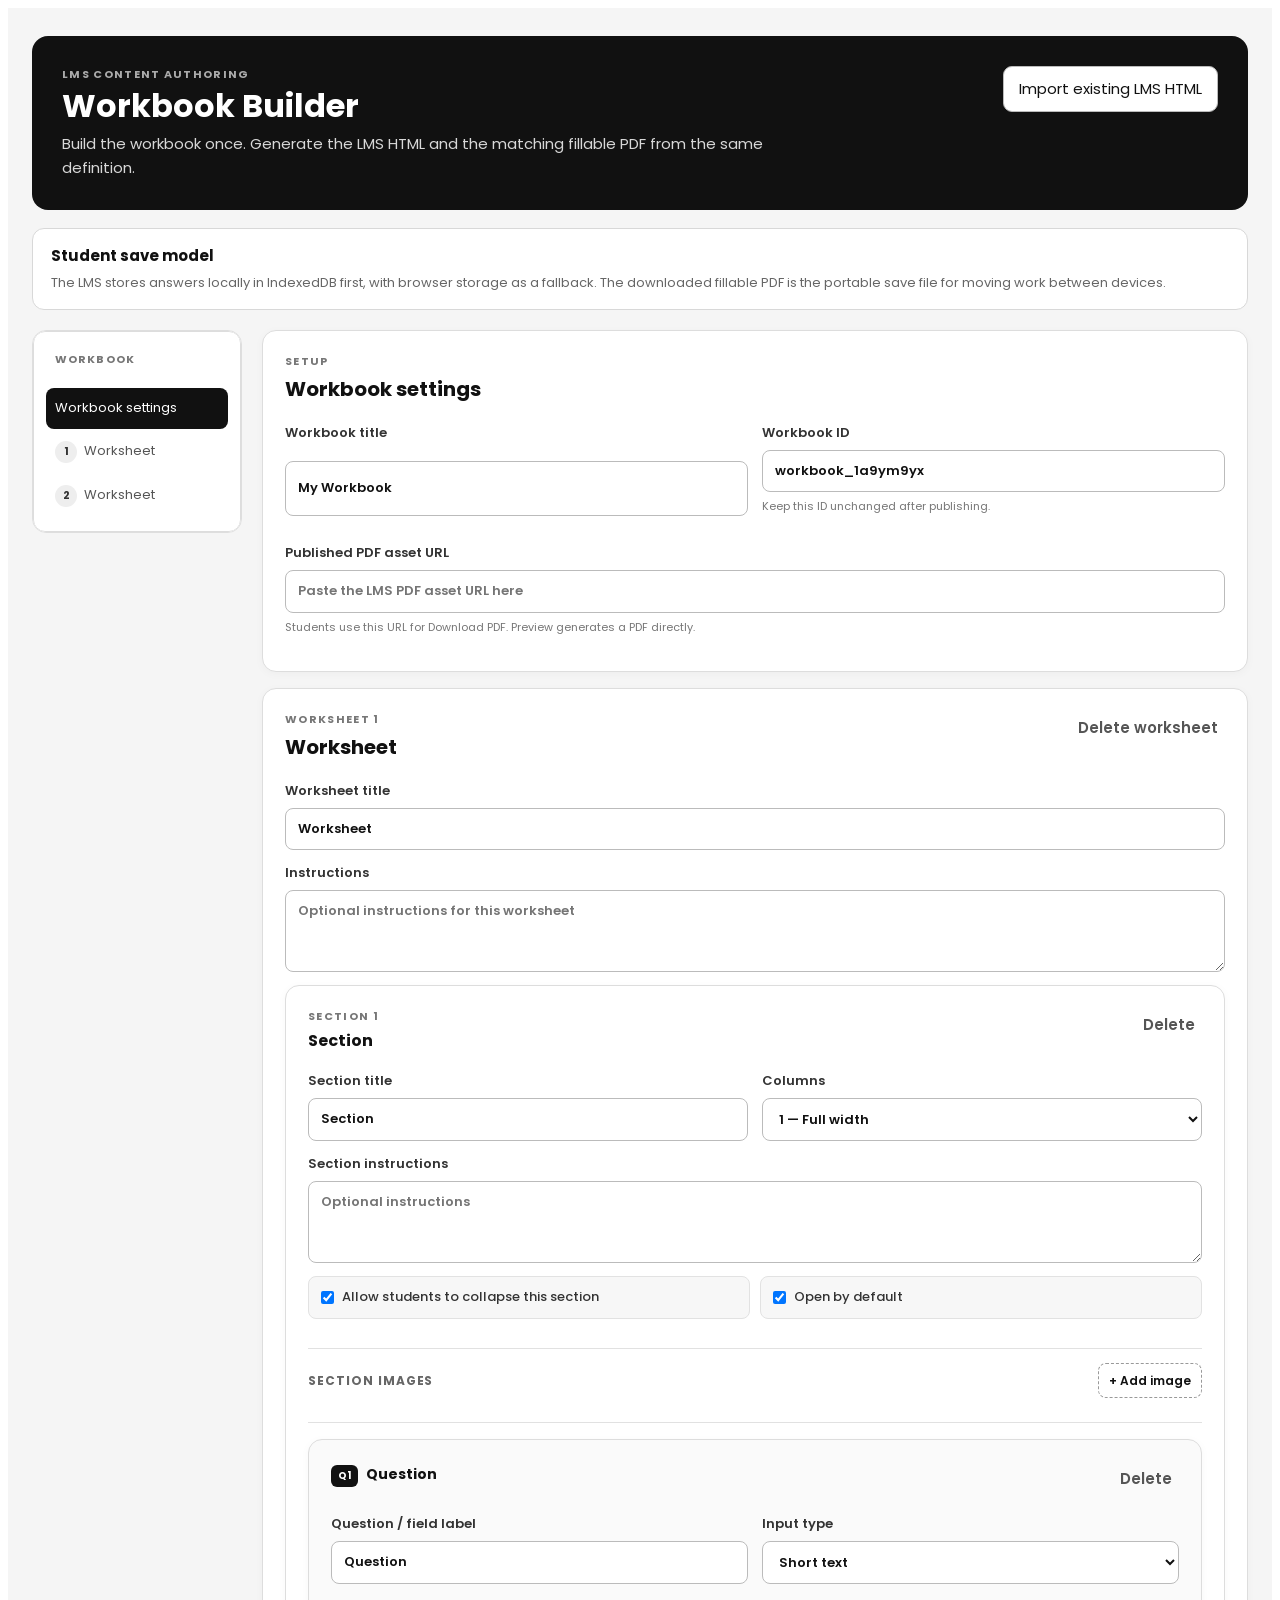
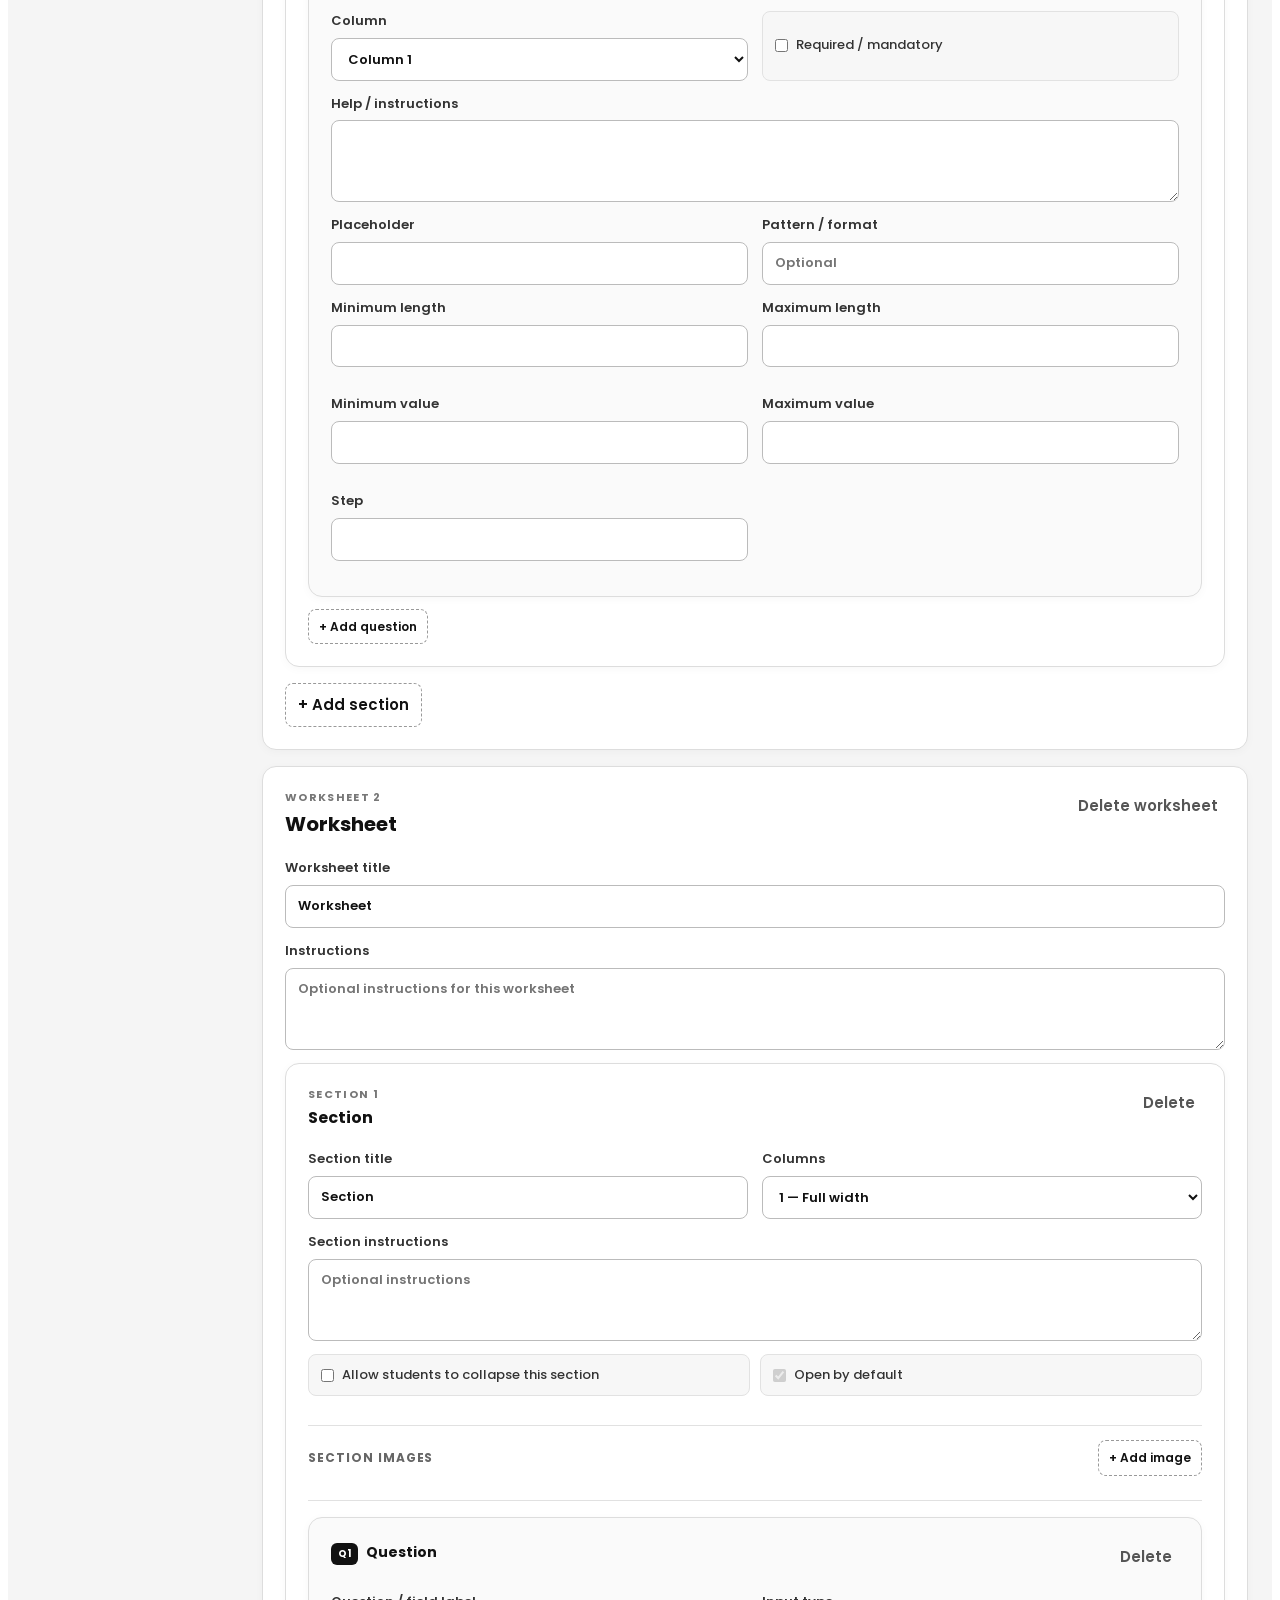
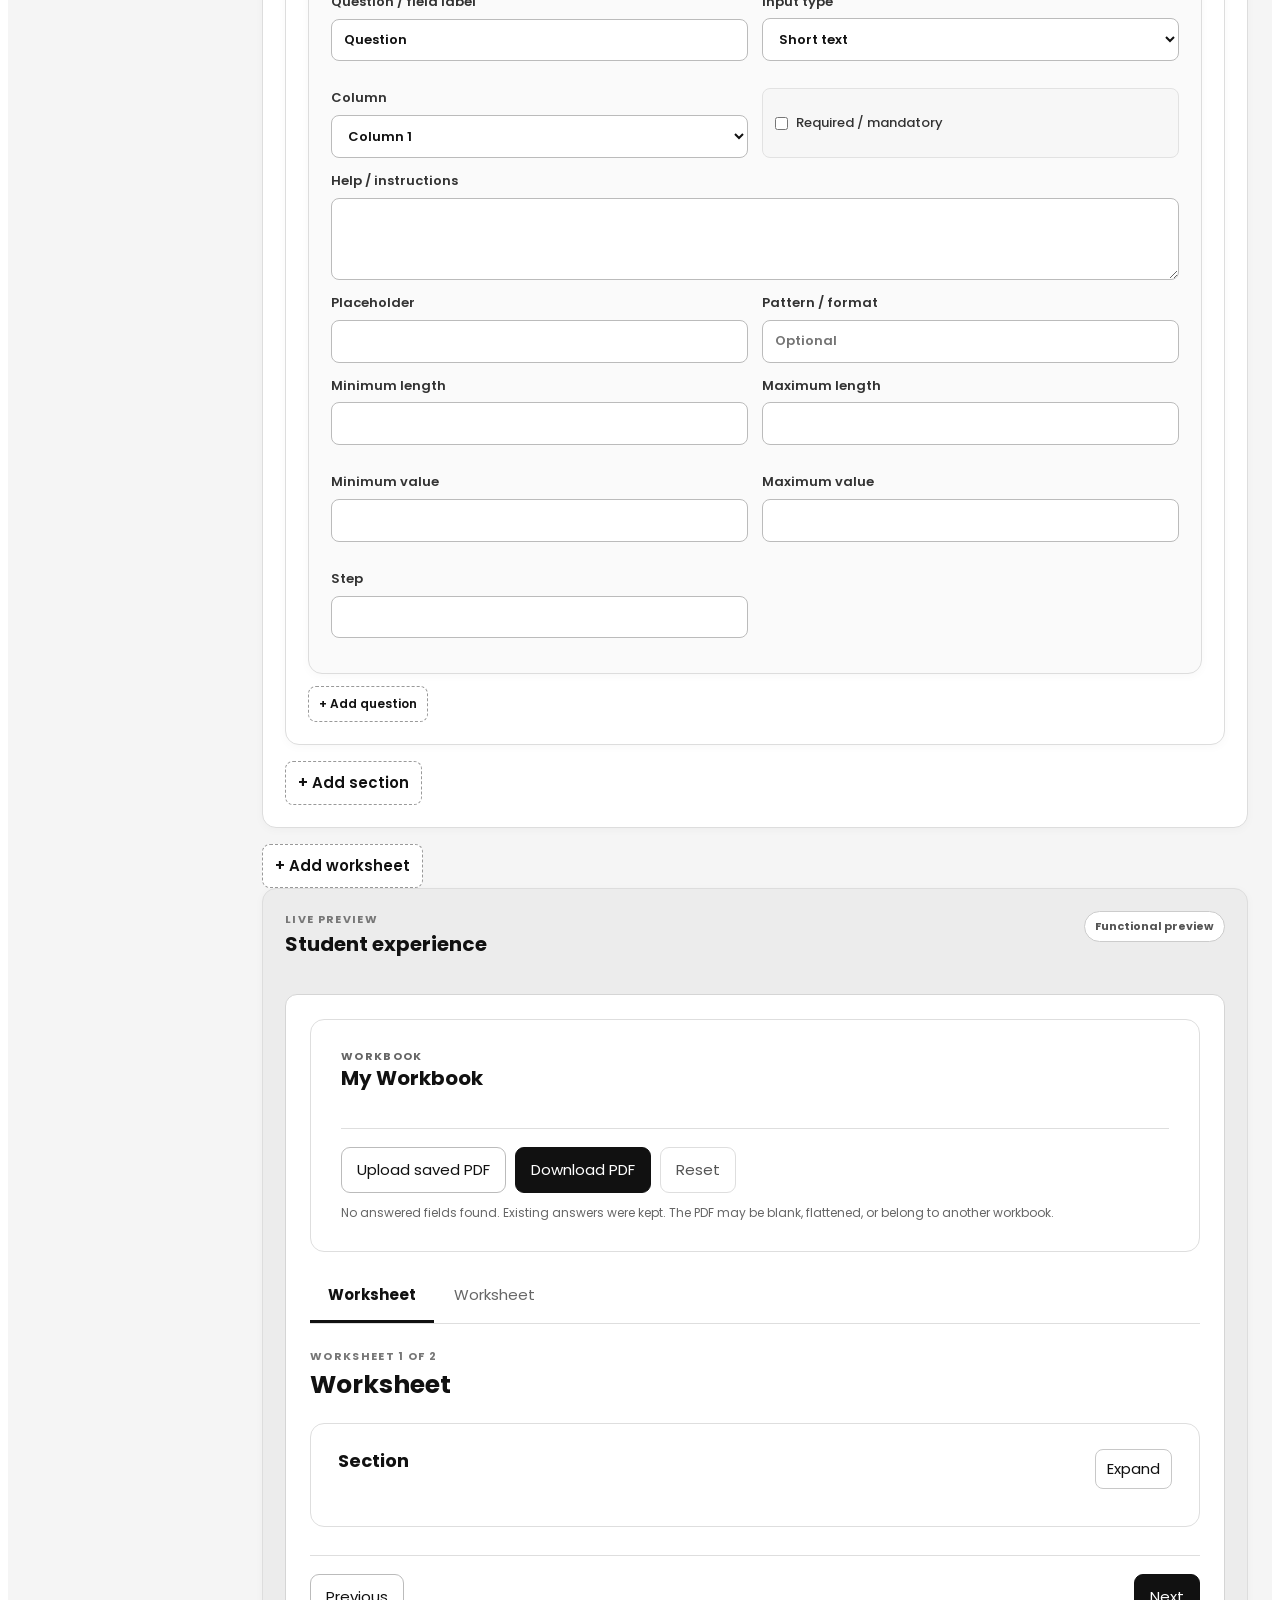
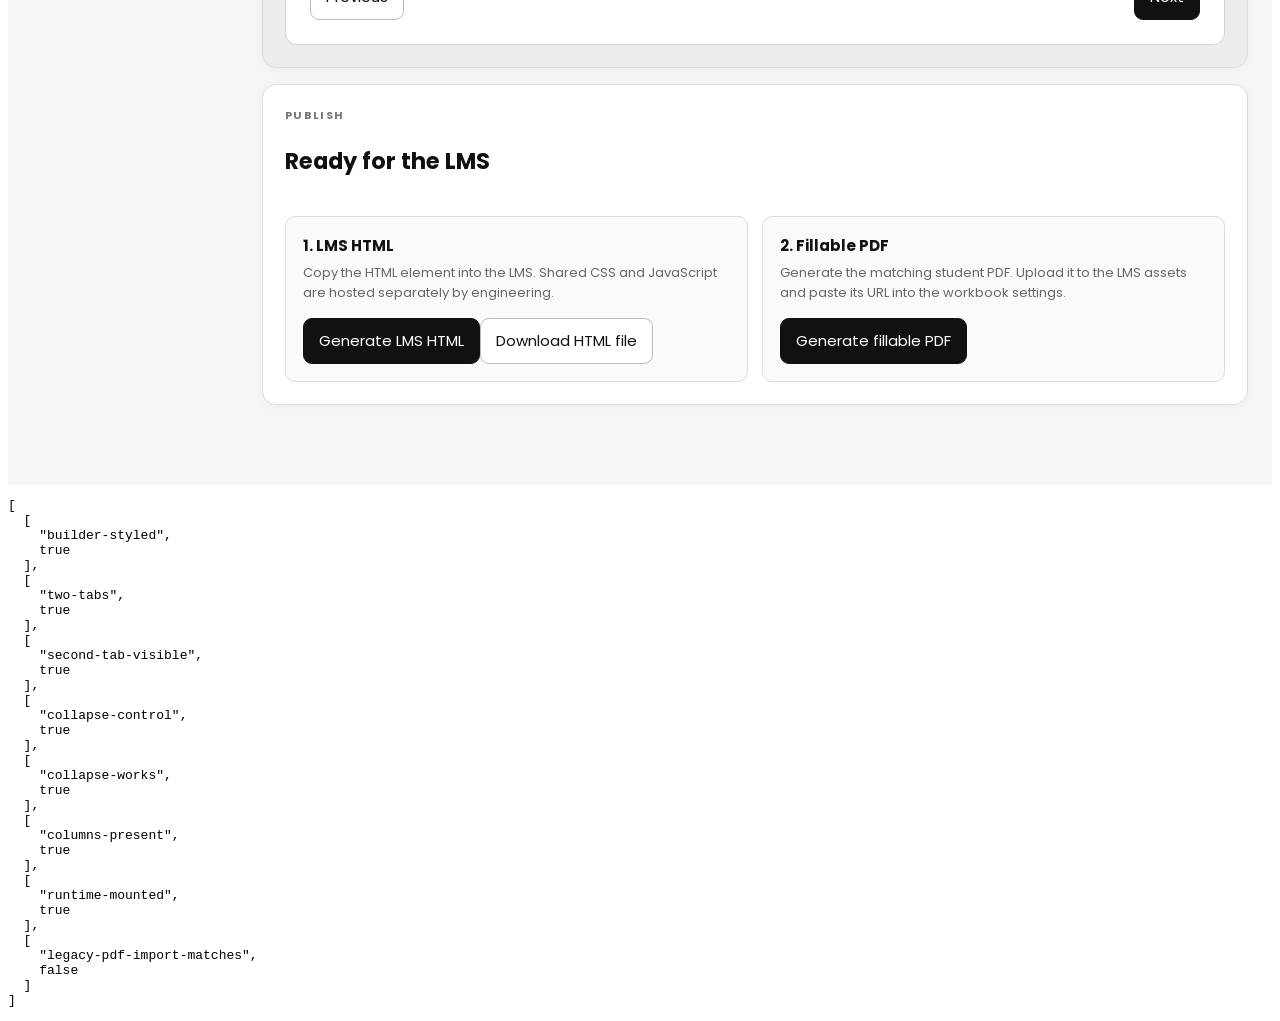
==== auto-test.html @ 79942ad6 "Fix Builder Live Preview and prep for GitHub Pages hosting The Builder called this.renderPreview() f" ====
<!doctype html><html><head><meta charset="utf-8"><link rel="stylesheet" href="lms-workbook.css"></head><body><div data-lms-workbook-studio></div><pre id="test-result">running</pre><script>
class MF{constructor(name,kind,value=''){this.name=name;this.kind=kind;this.value=value;}getName(){return this.name;}getText(){if(this.kind!=='text')throw 1;return this.value||'';}getSelected(){if(this.kind==='choice'||this.kind==='radio')return this.value?[this.value]:[];if(this.kind==='option')return this.value?[this.value]:[];throw 1;}isChecked(){if(this.kind!=='check')throw 1;return this.value===true;}}
const sample=[['Worksheet 1::Basic Information::Customer Name','text','Acme Ltd'],['Worksheet 1::Basic Information::Customer Type','choice','Enterprise'],['Worksheet 1::Basic Information::date::Review Date','text','2026-08-20'],['Worksheet 1::Customer Needs::needs::Lower cost','check',true],['Worksheet 1::Customer Needs::needs::Better quality','check',false],['Worksheet 1::Customer Needs::needs::Faster service','check',false],['Worksheet 1::Customer Needs::needs::Support','check',true],['Worksheet 2::Analysis::long::Main Customer Problem','text','Need faster service'],['Worksheet 2::Analysis::Customer Priority','radio','High']];
function makeForm(fields){const map=new Map(fields.map(f=>[f.getName(),f]));return{getFields:()=>[...map.values()],getTextField:n=>map.get(n),getDropdown:n=>map.get(n),getOptionList:n=>map.get(n),getRadioGroup:n=>map.get(n),getCheckBox:n=>map.get(n),createTextField:n=>new REC(n),createCheckBox:n=>new REC(n),createDropdown:n=>new REC(n),createOptionList:n=>new REC(n),createRadioGroup:n=>new REC(n),updateFieldAppearances:()=>{}}}
class REC{constructor(n){this.n=n;this.calls=[];}addToPage(){this.calls.push('addToPage')}enableMultiline(){this.calls.push('multiline')}setText(v){this.calls.push(['setText',v]);}check(){this.calls.push('check')}uncheck(){this.calls.push('uncheck')}addOptions(){this.calls.push('addOptions')}addOptionToPage(){this.calls.push('addOptionToPage')}select(){this.calls.push('select')}clear(){this.calls.push('clear')}}
class DOC{constructor(){this.pages=[];this.form=makeForm([]);this.created=[];}addPage(){this.pages.push(1);return{};}getForm(){const d=this;return{...d.form,createTextField:n=>{const r=new REC(n);d.created.push(r);return r;},createCheckBox:n=>{const r=new REC(n);d.created.push(r);return r;},createDropdown:n=>{const r=new REC(n);d.created.push(r);return r;},createOptionList:n=>{const r=new REC(n);d.created.push(r);return r;},createRadioGroup:n=>{const r=new REC(n);d.created.push(r);return r;},updateFieldAppearances:()=>{}}}save(){return new Uint8Array([1,2,3]);}}
window.PDFLib={StandardFonts:{Helvetica:'Helvetica',HelveticaBold:'Helvetica-Bold'},rgb:()=>({}),PDFDocument:{load:async()=>new DOC(),create:async()=>new DOC()}};
</script><script src="lms-workbook.js"></script><script src="workbook-studio.js"></script><script>
window.addEventListener('DOMContentLoaded',async()=>{const s=document.querySelector('[data-lms-workbook-studio]');await new Promise(r=>setTimeout(r,300));const studio=s.__studio||null;const root=s.querySelector('.lms-workbook-authoring');const result=[];result.push(['builder-styled',!!root.querySelector('.editor-card')]);const add=root.querySelector('[data-add="ws"]');add.click();await new Promise(r=>setTimeout(r,100));const tabs=root.querySelectorAll('#wb-preview .lms-workbook-tab');result.push(['two-tabs',tabs.length===2]);tabs[1].click();result.push(['second-tab-visible',!root.querySelectorAll('#wb-preview [data-workbook-worksheet]')[1].hidden]);const collapseCheckbox=root.querySelector('[data-sec-collapse]');collapseCheckbox.checked=true;collapseCheckbox.dispatchEvent(new Event('change',{bubbles:true}));await new Promise(r=>setTimeout(r,50));const sec=root.querySelector('#wb-preview [data-workbook-section]');result.push(['collapse-control',!!sec.querySelector('[data-workbook-action="toggle-section"]')]);const toggle=sec.querySelector('[data-workbook-action="toggle-section"]');toggle.click();result.push(['collapse-works',sec.querySelector('.lms-workbook-section-body').hidden===true]);const html=s.__generated||'';const out=root.querySelector('#wb-preview .lms-workbook');const cols=out?.querySelector('.lms-workbook-columns');result.push(['columns-present',!!cols]);
// build a partial sample HTML model by renaming first fields to match old sample labels
const rtm=out.__lmsWorkbook;const importResult=await rtm?.importPDF?.(new File(['dummy'],'partial.pdf',{type:'application/pdf'}));
result.push(['runtime-mounted',!!rtm]);
// Directly exercise studio extractor against mocked sample fields.
const mockFields=sample.map(([n,k,v])=>new MF(n,k,v));const form=makeForm(mockFields);const imported=studio?.extractAnswers?.(form,new Map(mockFields.map(f=>[f.getName(),f])))||{};result.push(['legacy-pdf-import-matches',Object.keys(imported).length>=6]);
// generation test by setting a model with text fields and calling generator
const model={id:'test',title:'Test',description:'',pdfTemplateUrl:'',worksheets:[{id:'w1',title:'One',description:'',sections:[{id:'s1',title:'Section',description:'',collapsible:false,defaultOpen:true,columns:2,images:[],fields:[{id:'f1',label:'Short',type:'short-text',required:false,help:'',placeholder:'',column:1,options:[]},{id:'f2',label:'Long',type:'long-text',required:false,help:'',placeholder:'',column:2,options:[]}]}]},{id:'w2',title:'Two',description:'',sections:[{id:'s2',title:'Section 2',description:'',collapsible:true,defaultOpen:false,columns:1,images:[],fields:[{id:'f3',label:'Choice',type:'dropdown',required:false,help:'',placeholder:'',column:1,options:[{id:'o1',label:'A',value:'A'}]}]}]}]};
// Access constructor instance through the global Studio by finding the mounted element; the constructor stores no global ref, so only DOM/runtime tests are asserted here.
document.getElementById('test-result').textContent=JSON.stringify(result,null,2);
});
</script></body></html>
---- lms-workbook.css ----
@import url('https://fonts.googleapis.com/css2?family=Poppins:wght@400;500;600;700&display=swap');
:root{--wb-ink:#111;--wb-muted:#666;--wb-line:#dedede;--wb-soft:#f7f7f7;--wb-white:#fff;--wb-radius:14px;--wb-shadow:0 10px 30px rgba(0,0,0,.06)}
.lms-workbook,.lms-workbook-authoring{font-family:Poppins,Arial,sans-serif;color:var(--wb-ink);font-size:15px;line-height:1.6}
.lms-workbook *,.lms-workbook-authoring *{box-sizing:border-box}
.lms-workbook button,.lms-workbook input,.lms-workbook select,.lms-workbook textarea,.lms-workbook-authoring button,.lms-workbook-authoring input,.lms-workbook-authoring select,.lms-workbook-authoring textarea{font:inherit}
.lms-workbook button,.lms-workbook-authoring button{cursor:pointer}
.lms-workbook{max-width:980px;margin:0 auto}
.lms-workbook-header{padding:28px 30px;border:1px solid var(--wb-line);border-radius:var(--wb-radius);background:var(--wb-white);margin-bottom:18px}
.lms-workbook-header-top{display:flex;justify-content:space-between;align-items:flex-start;gap:24px}
.lms-workbook-eyebrow,.preview-eyebrow,.studio-eyebrow,.panel-kicker{font-size:11px;font-weight:700;letter-spacing:.12em;text-transform:uppercase;color:var(--wb-muted)}
.lms-workbook-title{font-size:28px;line-height:1.2;margin:4px 0 7px;font-weight:700}
.lms-workbook-description{margin:0;color:#555;max-width:760px}
.lms-workbook-actions{display:flex;flex-wrap:wrap;gap:9px;margin-top:22px;padding-top:18px;border-top:1px solid var(--wb-line)}
.lms-button,.lms-workbook-button,.button{appearance:none;border:1px solid #bbb;border-radius:9px;padding:10px 15px;background:#fff;color:#111;font-weight:600;min-height:42px;transition:transform .12s ease,box-shadow .12s ease,background .12s ease}
.lms-button:hover,.lms-workbook-button:hover,.button:hover{transform:translateY(-1px);box-shadow:0 5px 16px rgba(0,0,0,.08)}
.lms-button-primary,.lms-workbook-button-primary,.button-primary{background:#111;color:#fff;border-color:#111}
.lms-button-secondary,.lms-workbook-button-secondary,.button-secondary{background:#fff;color:#111}
.lms-button-quiet,.lms-workbook-button-quiet{border-color:var(--wb-line);color:#555}
.lms-workbook-status{font-size:12px;color:var(--wb-muted);min-height:20px;margin-top:10px}
.lms-workbook-tabs{display:flex;gap:2px;overflow:auto;border-bottom:1px solid var(--wb-line);margin:0 0 24px}
.lms-workbook-tab{appearance:none;border:0;border-bottom:3px solid transparent;background:#fff;padding:13px 18px;white-space:nowrap;color:#666;font-weight:500}
.lms-workbook-tab:hover{color:#111;background:var(--wb-soft)}
.lms-workbook-tab[aria-selected=true],.lms-workbook-tab.is-active{color:#111;border-bottom-color:#111;font-weight:700}
.lms-workbook-worksheet-heading{margin:0 0 22px}
.lms-workbook-worksheet-heading .worksheet-kicker{font-size:11px;text-transform:uppercase;letter-spacing:.12em;color:#777;font-weight:700}
.lms-workbook-worksheet-heading h1{font-size:25px;line-height:1.25;margin:4px 0 7px}
.lms-workbook-worksheet-heading p{margin:0;color:#666}
.lms-workbook-section{border:1px solid var(--wb-line);border-radius:var(--wb-radius);padding:25px 27px;margin:0 0 18px;background:#fff}
.lms-workbook-section h3{font-size:18px;line-height:1.35;margin:0 0 7px}
.lms-workbook-section-description{color:#666;margin:0 0 23px}
.lms-workbook-field{margin:0 0 25px}
.lms-workbook-field:last-child{margin-bottom:0}
.lms-workbook-field>label,.lms-choice-group legend{display:block;font-weight:600;margin-bottom:8px}
.lms-workbook-help{font-size:12px;color:#777;margin:-2px 0 8px}
.lms-workbook-field input:not([type=checkbox]):not([type=radio]),.lms-workbook-field select,.lms-workbook-field textarea{display:block;width:100%;border:1px solid #bbb;border-radius:9px;background:#fff;color:#111;padding:11px 13px;outline:0}
.lms-workbook-field input:not([type=checkbox]):not([type=radio]):focus,.lms-workbook-field select:focus,.lms-workbook-field textarea:focus{border-color:#111;box-shadow:0 0 0 3px #eee}
.lms-workbook-field textarea{min-height:145px;resize:vertical}
.lms-workbook-field input[type=range]{width:100%}
.lms-choice-group{border:0;padding:0;margin:0}
.lms-choice-group label,.lms-checkbox-line{display:flex;gap:10px;align-items:center;font-weight:400;margin:10px 0}
.lms-choice-group input,.lms-checkbox-line input{accent-color:#111}
.lms-field-error input,.lms-field-error select,.lms-field-error textarea{border:2px solid #111}
.lms-workbook-footer-nav{display:flex;justify-content:space-between;gap:12px;margin-top:28px;padding-top:18px;border-top:1px solid var(--wb-line)}
.lms-workbook-footer-nav .lms-workbook-nav-right{display:flex;gap:9px}
.lms-workbook-authoring{max-width:1280px;margin:0 auto}
.studio-header{display:flex;justify-content:space-between;gap:30px;align-items:flex-start;margin-bottom:22px}
.studio-header h1{font-size:34px;line-height:1.15;margin:4px 0 8px}
.studio-lead{margin:0;color:#666;max-width:760px}
.studio-header-actions{display:flex;gap:8px;flex-wrap:wrap}
.studio-note{border:1px solid var(--wb-line);border-radius:12px;background:#fafafa;padding:15px 18px;margin-bottom:22px;display:grid;gap:4px}
.studio-note span{color:#666;font-size:13px}
.studio-layout{display:grid;grid-template-columns:250px minmax(0,1fr);gap:22px}
.studio-sidebar{border:1px solid var(--wb-line);border-radius:14px;background:#fff;overflow:hidden;align-self:start;position:sticky;top:18px}
.studio-sidebar-inner{padding:15px}
.studio-sidebar-title{font-weight:700;margin-bottom:12px}
.studio-sidebar-item{display:flex;justify-content:space-between;align-items:center;gap:8px;border:1px solid transparent;border-radius:9px;padding:9px 10px;margin:3px 0}
.studio-sidebar-item.is-selected{background:#111;color:#fff}
.studio-main{min-width:0}
.studio-panel,.builder-panel,.output-panel,.preview-panel{border:1px solid var(--wb-line);border-radius:14px;background:#fff;padding:22px;margin-bottom:18px}
.studio-panel h2,.builder-panel h2,.output-panel h2,.preview-panel h2{font-size:20px;margin:0 0 16px}
.studio-form-grid{display:grid;grid-template-columns:1fr 1fr;gap:15px}
.studio-form-field{display:grid;gap:6px;margin-bottom:14px}
.studio-form-field.full{grid-column:1/-1}
.studio-form-field label{font-size:13px;font-weight:600}
.studio-form-field input,.studio-form-field select,.studio-form-field textarea{border:1px solid #bbb;border-radius:9px;padding:10px 12px;background:#fff;outline:0}
.studio-form-field input:focus,.studio-form-field select:focus,.studio-form-field textarea:focus{border-color:#111;box-shadow:0 0 0 3px #eee}
.question-card{border:1px solid var(--wb-line);border-radius:12px;padding:18px;margin:14px 0;background:#fff}
.question-card-header{display:flex;justify-content:space-between;gap:12px;align-items:flex-start}
.question-card-title{font-weight:700}
.question-card-meta{font-size:12px;color:#777}
.option-row{display:grid;grid-template-columns:1fr auto;gap:8px;margin:7px 0}
.add-button{border:1px dashed #aaa;border-radius:8px;background:#fff;padding:8px 11px;font-weight:600}
.danger-button{border:1px solid #bbb;background:#fff;border-radius:8px;padding:7px 10px;color:#111}
.preview-shell{background:#f4f4f4;border:1px solid var(--wb-line);border-radius:14px;padding:28px}
.preview-shell .lms-workbook{max-width:900px}
.status-message{border:1px solid #ddd;background:#fafafa;border-radius:8px;padding:10px 12px;margin-bottom:10px;font-size:13px}
.output-code{width:100%;min-height:360px;font-family:ui-monospace,SFMono-Regular,Menlo,monospace;font-size:12px;line-height:1.5;border:1px solid #bbb;border-radius:9px;padding:14px;background:#fafafa;color:#111}

/* Workbook Builder authoring UI */
.lms-workbook-authoring{max-width:1280px;margin:0 auto;padding:28px 24px 60px;background:#f5f5f5;min-height:100vh}
.lms-workbook-authoring .studio-header{display:flex;justify-content:space-between;align-items:flex-start;gap:24px;margin-bottom:18px;padding:28px 30px;background:#111;color:#fff;border-radius:16px}
.lms-workbook-authoring .studio-header h1{margin:4px 0 8px;font-size:32px;line-height:1.15;color:#fff}
.lms-workbook-authoring .studio-lead{margin:0;max-width:720px;color:#d8d8d8}
.lms-workbook-authoring .studio-header .studio-eyebrow{color:#aaa}
.lms-workbook-authoring .studio-header-actions{display:flex;gap:10px;flex-shrink:0}
.lms-workbook-authoring .studio-note{border:1px solid #d8d8d8;border-radius:12px;background:#fff;padding:15px 18px;margin-bottom:20px;display:grid;gap:5px}
.lms-workbook-authoring .studio-note span{color:#666;font-size:13px}
.lms-workbook-authoring .studio-layout{display:grid;grid-template-columns:210px minmax(0,1fr);gap:20px;align-items:start}
.lms-workbook-authoring .studio-sidebar{position:sticky;top:18px}
.lms-workbook-authoring .studio-sidebar-inner{background:#fff;border:1px solid #ddd;border-radius:12px;padding:12px}
.lms-workbook-authoring .studio-sidebar-title{font-size:11px;font-weight:700;text-transform:uppercase;letter-spacing:.1em;color:#777;padding:7px 9px}
.lms-workbook-authoring .nav-item{padding:10px 9px;border-radius:8px;font-size:13px;color:#555;margin:2px 0}
.lms-workbook-authoring .nav-item-active{background:#111;color:#fff}
.lms-workbook-authoring .nav-number{display:inline-grid;place-items:center;width:22px;height:22px;border-radius:50%;background:#eee;color:#333;font-size:11px;font-weight:700;margin-right:7px}
.lms-workbook-authoring .editor-card,.lms-workbook-authoring .editor-section,.lms-workbook-authoring .question-editor,.lms-workbook-authoring .preview-panel,.lms-workbook-authoring .publish-panel{background:#fff;border:1px solid #ddd;border-radius:14px;padding:22px;margin-bottom:16px;box-shadow:0 2px 10px rgba(0,0,0,.03)}
.lms-workbook-authoring .editor-card-head,.lms-workbook-authoring .editor-section-head,.lms-workbook-authoring .question-head,.lms-workbook-authoring .panel-heading{display:flex;justify-content:space-between;align-items:flex-start;gap:14px;margin-bottom:18px}
.lms-workbook-authoring .editor-card h2{font-size:20px;margin:2px 0 0}.lms-workbook-authoring .editor-section h3{font-size:16px;margin:2px 0 0}
.lms-workbook-authoring .form-grid,.lms-workbook-authoring .validation-grid{display:grid;grid-template-columns:1fr 1fr;gap:14px}
.lms-workbook-authoring .form-span-2{grid-column:1/-1}
.lms-workbook-authoring label{display:grid;gap:6px;font-size:13px;font-weight:600;color:#333;margin-bottom:13px}
.lms-workbook-authoring input:not([type=checkbox]):not([type=radio]),.lms-workbook-authoring select,.lms-workbook-authoring textarea{width:100%;border:1px solid #bbb;border-radius:8px;background:#fff;padding:10px 12px;color:#111;outline:none}
.lms-workbook-authoring textarea{min-height:82px;resize:vertical}.lms-workbook-authoring input:focus,.lms-workbook-authoring select:focus,.lms-workbook-authoring textarea:focus{border-color:#111;box-shadow:0 0 0 3px #eee}
.lms-workbook-authoring small{font-size:11px;color:#777;font-weight:400}
.lms-workbook-authoring .check-row{display:flex;grid-template-columns:none;align-items:center;gap:8px;font-weight:500;background:#f7f7f7;border:1px solid #e2e2e2;border-radius:8px;padding:10px 12px}
.lms-workbook-authoring .check-row input{width:auto;margin:0}.lms-workbook-authoring .question-editor{margin:12px 0;background:#fafafa}
.lms-workbook-authoring .question-head strong{font-size:14px}.lms-workbook-authoring .question-number{display:inline-block;background:#111;color:#fff;border-radius:6px;padding:3px 7px;font-size:10px;margin-right:8px;font-weight:700}
.lms-workbook-authoring .panel-kicker{color:#777}.lms-workbook-authoring .add-button{display:inline-flex;align-items:center;border:1px dashed #999;border-radius:8px;background:#fff;padding:9px 12px;color:#111;font-weight:600}.lms-workbook-authoring .add-button:hover{background:#f5f5f5}
.lms-workbook-authoring .text-button{border:0;background:transparent;padding:5px 7px;color:#555;font-weight:600}.lms-workbook-authoring .text-button:hover{color:#111;text-decoration:underline}
.lms-workbook-authoring .options-heading{font-size:12px;font-weight:700;text-transform:uppercase;letter-spacing:.08em;color:#777;margin:14px 0 8px}.lms-workbook-authoring .wb-option{display:grid;grid-template-columns:1fr auto;gap:8px;margin:7px 0}
.lms-workbook-authoring .publish-grid{display:grid;grid-template-columns:1fr 1fr;gap:14px}.lms-workbook-authoring .publish-card{border:1px solid #ddd;border-radius:10px;padding:17px;background:#fafafa}.lms-workbook-authoring .publish-card h3{font-size:15px;margin:0 0 5px}.lms-workbook-authoring .publish-card p{font-size:13px;color:#666;margin:0 0 14px}
.lms-workbook-authoring .output-card{margin-top:16px;border-top:1px solid #ddd;padding-top:16px}.lms-workbook-authoring .output-card textarea{min-height:420px;font-family:ui-monospace,SFMono-Regular,Menlo,monospace;font-size:12px;line-height:1.5}
.lms-workbook-authoring .preview-panel{background:#ececec}.lms-workbook-authoring .preview-panel #wb-preview{background:#fff;border:1px solid #d5d5d5;border-radius:12px;padding:24px;min-height:300px}.lms-workbook-authoring .preview-badge{font-size:11px;font-weight:700;border:1px solid #ccc;border-radius:999px;background:#fff;padding:6px 10px;color:#555}
@media(max-width:850px){.studio-layout{grid-template-columns:1fr}.studio-sidebar{position:static}.studio-form-grid{grid-template-columns:1fr}.studio-header{display:block}.studio-header-actions{margin-top:15px}.lms-workbook-header{padding:22px}.lms-workbook-section{padding:20px}.lms-workbook-actions{display:grid;grid-template-columns:1fr}.lms-workbook-actions button{width:100%}}
@media(max-width:600px){.lms-workbook-title{font-size:23px}.lms-workbook-worksheet-heading h1{font-size:22px}.lms-workbook-tabs{margin-left:-5px;margin-right:-5px}}

/* v1.0 Workbook Builder authoring UI */
.lms-workbook-authoring{max-width:1280px;margin:0 auto;padding:28px 24px 64px;background:#f5f5f5;min-height:100vh}
.lms-workbook-authoring .studio-header{display:flex;justify-content:space-between;align-items:flex-start;gap:24px;margin-bottom:18px;padding:30px;background:#111;color:#fff;border-radius:16px}
.lms-workbook-authoring .studio-header h1{margin:4px 0 8px;font-size:32px;line-height:1.15;color:#fff}
.lms-workbook-authoring .studio-lead{margin:0;max-width:720px;color:#d8d8d8}
.lms-workbook-authoring .studio-header .studio-eyebrow{color:#aaa}
.lms-workbook-authoring .studio-header-actions{display:flex;gap:10px;flex-shrink:0}
.lms-workbook-authoring .studio-note{border:1px solid #d8d8d8;border-radius:12px;background:#fff;padding:15px 18px;margin-bottom:20px;display:grid;gap:5px}
.lms-workbook-authoring .studio-note span{color:#666;font-size:13px}
.lms-workbook-authoring .studio-layout{display:grid;grid-template-columns:210px minmax(0,1fr);gap:20px;align-items:start}
.lms-workbook-authoring .studio-sidebar{position:sticky;top:18px}
.lms-workbook-authoring .studio-sidebar-inner{background:#fff;border:1px solid #ddd;border-radius:12px;padding:12px}
.lms-workbook-authoring .studio-sidebar-title{font-size:11px;font-weight:700;text-transform:uppercase;letter-spacing:.1em;color:#777;padding:7px 9px}
.lms-workbook-authoring .nav-item{padding:10px 9px;border-radius:8px;font-size:13px;color:#555;margin:2px 0}.lms-workbook-authoring .nav-item-active{background:#111;color:#fff}
.lms-workbook-authoring .nav-number{display:inline-grid;place-items:center;width:22px;height:22px;border-radius:50%;background:#eee;color:#333;font-size:11px;font-weight:700;margin-right:7px}
.lms-workbook-authoring .editor-card,.lms-workbook-authoring .editor-section,.lms-workbook-authoring .question-editor,.lms-workbook-authoring .preview-panel,.lms-workbook-authoring .publish-panel{background:#fff;border:1px solid #ddd;border-radius:14px;padding:22px;margin-bottom:16px;box-shadow:0 2px 10px rgba(0,0,0,.03)}
.lms-workbook-authoring .editor-card-head,.lms-workbook-authoring .editor-section-head,.lms-workbook-authoring .question-head,.lms-workbook-authoring .panel-heading{display:flex;justify-content:space-between;align-items:flex-start;gap:14px;margin-bottom:18px}
.lms-workbook-authoring .editor-card h2{font-size:20px;margin:2px 0 0}.lms-workbook-authoring .editor-section h3{font-size:16px;margin:2px 0 0}
.lms-workbook-authoring .form-grid,.lms-workbook-authoring .validation-grid{display:grid;grid-template-columns:1fr 1fr;gap:14px}.lms-workbook-authoring .form-span-2{grid-column:1/-1}
.lms-workbook-authoring label{display:grid;gap:6px;font-size:13px;font-weight:600;color:#333;margin-bottom:13px}
.lms-workbook-authoring input:not([type=checkbox]):not([type=radio]),.lms-workbook-authoring select,.lms-workbook-authoring textarea{width:100%;border:1px solid #bbb;border-radius:8px;background:#fff;padding:10px 12px;color:#111;outline:none}
.lms-workbook-authoring textarea{min-height:82px;resize:vertical}.lms-workbook-authoring input:focus,.lms-workbook-authoring select:focus,.lms-workbook-authoring textarea:focus{border-color:#111;box-shadow:0 0 0 3px #eee}
.lms-workbook-authoring small{font-size:11px;color:#777;font-weight:400}.lms-workbook-authoring .check-row{display:flex;align-items:center;gap:8px;font-weight:500;background:#f7f7f7;border:1px solid #e2e2e2;border-radius:8px;padding:10px 12px}.lms-workbook-authoring .check-row input{width:auto;margin:0}
.lms-workbook-authoring .question-editor{margin:12px 0;background:#fafafa}.lms-workbook-authoring .question-head strong{font-size:14px}.lms-workbook-authoring .question-number{display:inline-block;background:#111;color:#fff;border-radius:6px;padding:3px 7px;font-size:10px;margin-right:8px;font-weight:700}
.lms-workbook-authoring .panel-kicker{color:#777}.lms-workbook-authoring .add-button{display:inline-flex;align-items:center;border:1px dashed #999;border-radius:8px;background:#fff;padding:9px 12px;color:#111;font-weight:600}.lms-workbook-authoring .add-button:hover{background:#f5f5f5}
.lms-workbook-authoring .text-button{border:0;background:transparent;padding:5px 7px;color:#555;font-weight:600}.lms-workbook-authoring .text-button:hover{color:#111;text-decoration:underline}
.lms-workbook-authoring .options-heading{font-size:12px;font-weight:700;text-transform:uppercase;letter-spacing:.08em;color:#777;margin:14px 0 8px}.lms-workbook-authoring .wb-option{display:grid;grid-template-columns:1fr auto;gap:8px;margin:7px 0}
.lms-workbook-authoring .publish-grid{display:grid;grid-template-columns:1fr 1fr;gap:14px}.lms-workbook-authoring .publish-card{border:1px solid #ddd;border-radius:10px;padding:17px;background:#fafafa}.lms-workbook-authoring .publish-card h3{font-size:15px;margin:0 0 5px}.lms-workbook-authoring .publish-card p{font-size:13px;color:#666;margin:0 0 14px}
.lms-workbook-authoring .output-card{margin-top:16px;border-top:1px solid #ddd;padding-top:16px}.lms-workbook-authoring .output-card textarea{min-height:420px;font-family:ui-monospace,SFMono-Regular,Menlo,monospace;font-size:12px;line-height:1.5}
.lms-workbook-authoring .preview-panel{background:#ececec}.lms-workbook-authoring .preview-panel #wb-preview{background:#fff;border:1px solid #d5d5d5;border-radius:12px;padding:24px;min-height:300px}.lms-workbook-authoring .preview-badge{font-size:11px;font-weight:700;border:1px solid #ccc;border-radius:999px;background:#fff;padding:6px 10px;color:#555}
@media(max-width:850px){.lms-workbook-authoring{padding:18px 14px 40px}.lms-workbook-authoring .studio-layout{grid-template-columns:1fr}.lms-workbook-authoring .studio-sidebar{position:static}.lms-workbook-authoring .studio-header{display:block}.lms-workbook-authoring .studio-header-actions{margin-top:15px}.lms-workbook-authoring .form-grid,.lms-workbook-authoring .validation-grid,.lms-workbook-authoring .publish-grid{grid-template-columns:1fr}.lms-workbook-authoring .form-span-2{grid-column:auto}}
/* v1.2 section layout, collapsible sections and media */
.lms-workbook-section-head{display:flex;align-items:flex-start;justify-content:space-between;gap:18px;margin-bottom:12px}
.lms-workbook-section-head h3{margin:0}
.lms-workbook-section-toggle{appearance:none;border:1px solid #c8c8c8;background:#fff;color:#111;border-radius:8px;padding:7px 11px;font-weight:600;font-size:12px;white-space:nowrap}
.lms-workbook-section-toggle:hover{background:#f4f4f4}
.lms-workbook-section-body[hidden]{display:none}
.lms-workbook-columns{display:grid;grid-template-columns:repeat(var(--wb-columns,1),minmax(0,1fr));gap:22px;align-items:start}
.lms-workbook-column{min-width:0}
.lms-workbook-image{margin:0 0 20px;text-align:center}
.lms-workbook-image img{display:block;max-width:100%;height:auto;margin:0 auto;border-radius:8px;border:1px solid #ddd}
.lms-workbook-image figcaption{margin-top:7px;font-size:11px;color:#666;text-align:left}
@media(max-width:760px){.lms-workbook-columns{grid-template-columns:1fr}.lms-workbook-section-head{display:block}.lms-workbook-section-toggle{margin-top:10px}}
/* Builder controls for section layout and images */
.lms-workbook-authoring .section-options{display:grid;grid-template-columns:1fr 1fr;gap:10px;margin:6px 0 16px}
.lms-workbook-authoring .section-media{border-top:1px solid #e1e1e1;border-bottom:1px solid #e1e1e1;padding:14px 0;margin:4px 0 16px}
.lms-workbook-authoring .subhead{display:flex;justify-content:space-between;align-items:center;margin-bottom:10px;font-size:12px;font-weight:700;text-transform:uppercase;letter-spacing:.08em;color:#666}
.lms-workbook-authoring .media-editor{border:1px solid #ddd;border-radius:10px;background:#fff;padding:13px;margin:9px 0}
.lms-workbook-authoring .media-editor-head{display:flex;justify-content:space-between;align-items:center;margin-bottom:10px}
.lms-workbook-authoring .add-button-small{font-size:12px;padding:7px 10px}
@media(max-width:850px){.lms-workbook-authoring .section-options{grid-template-columns:1fr}}
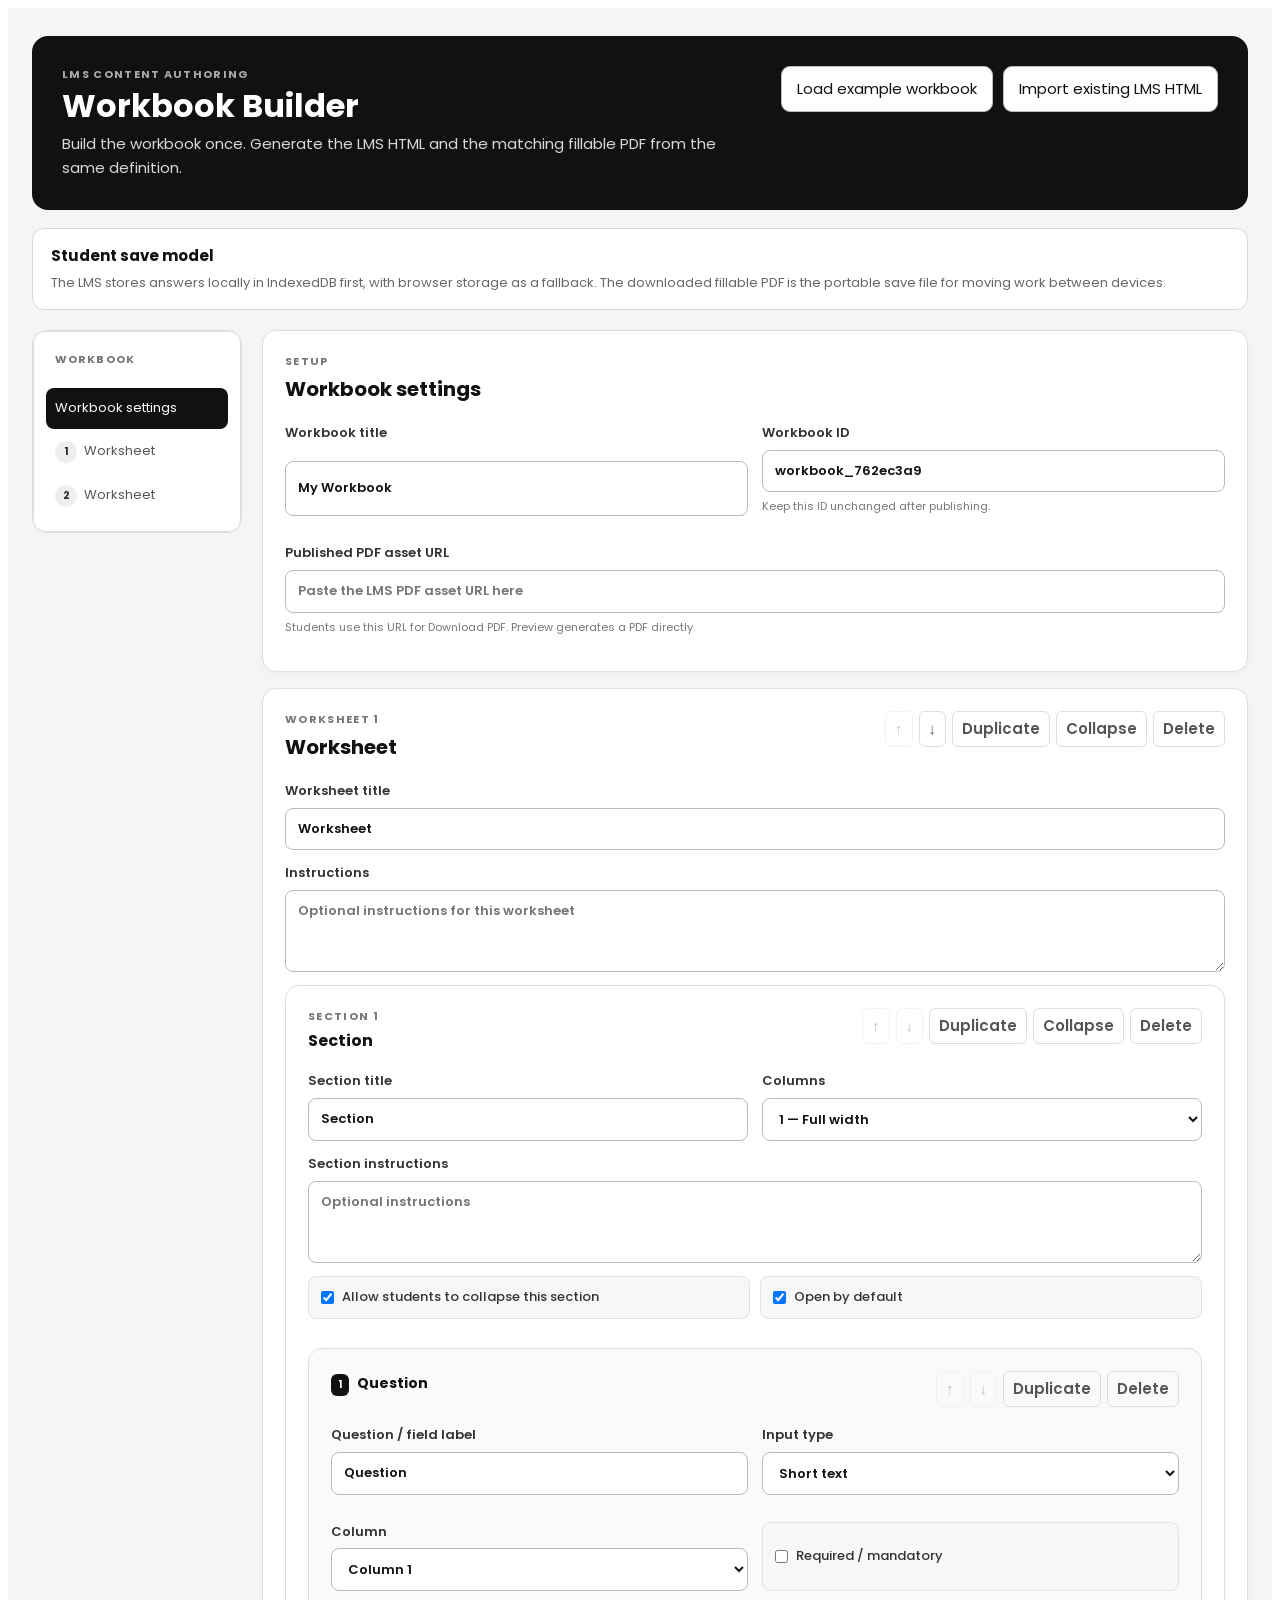
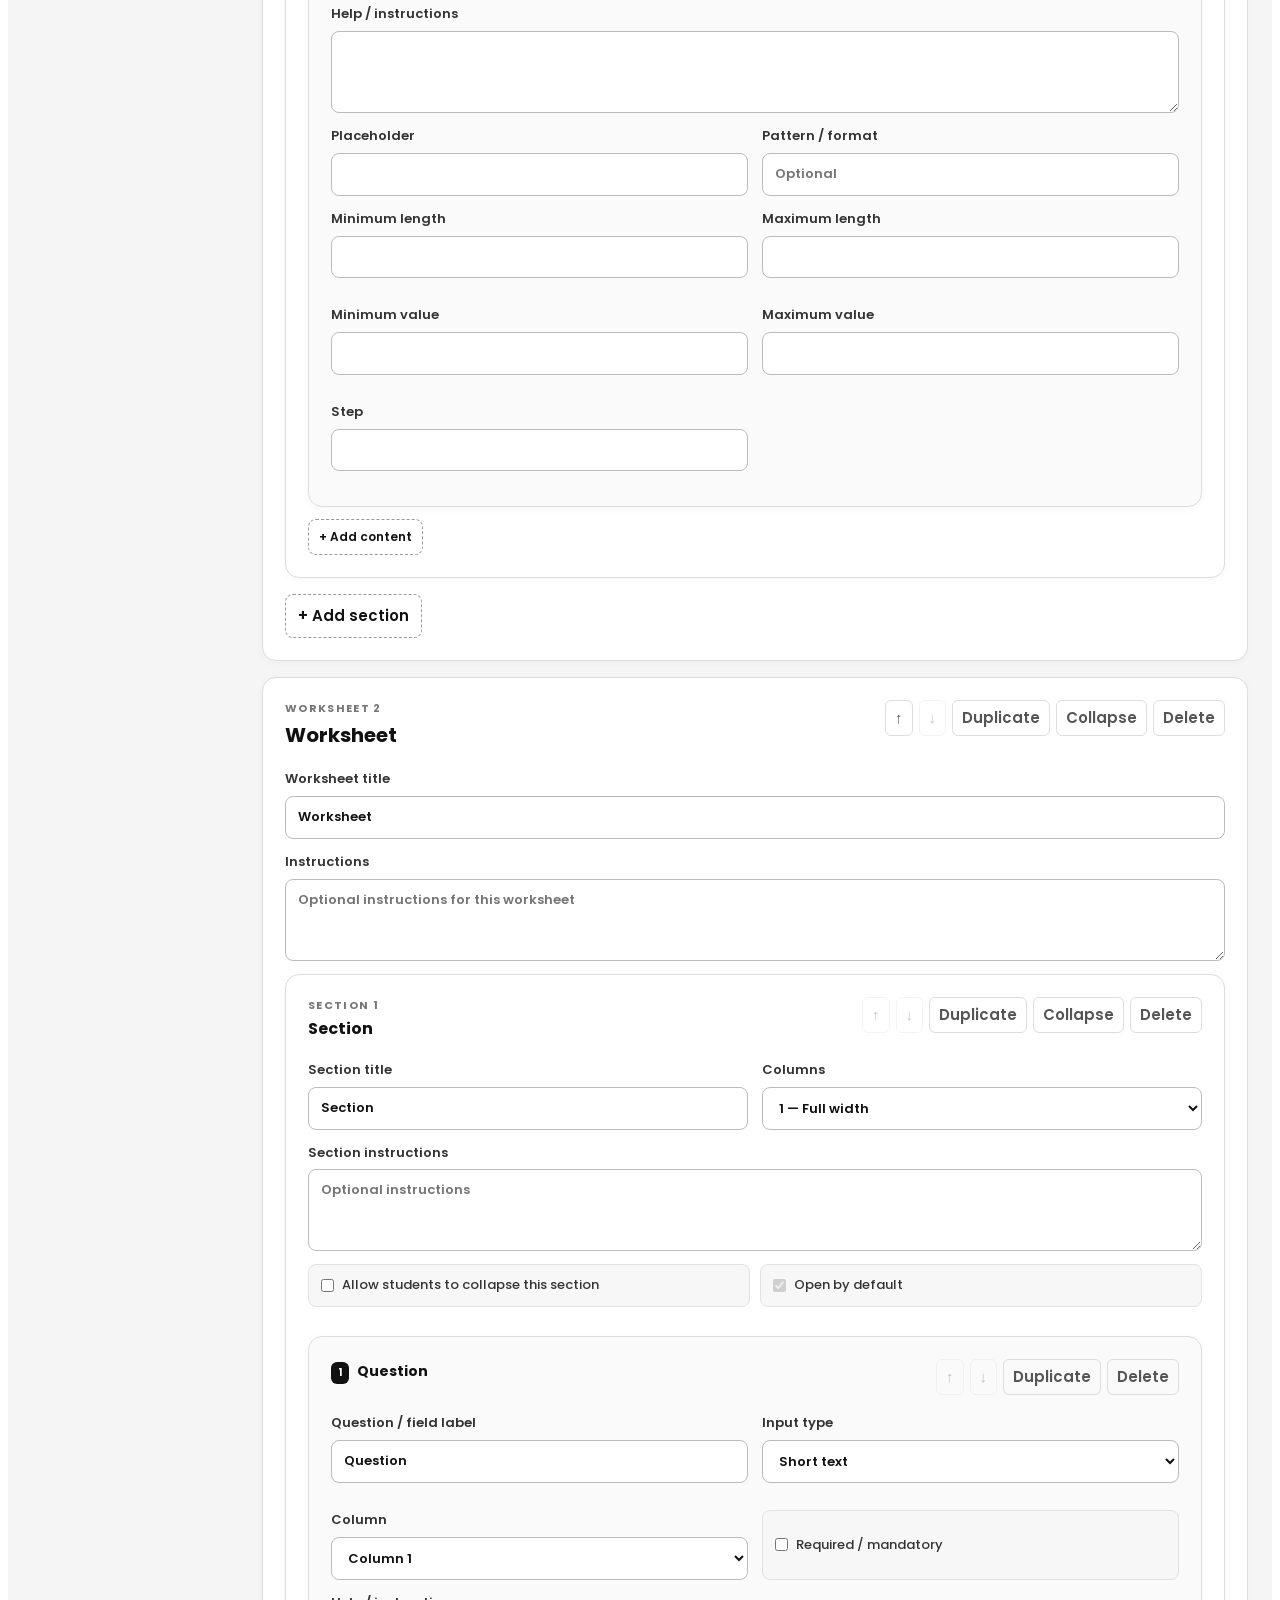
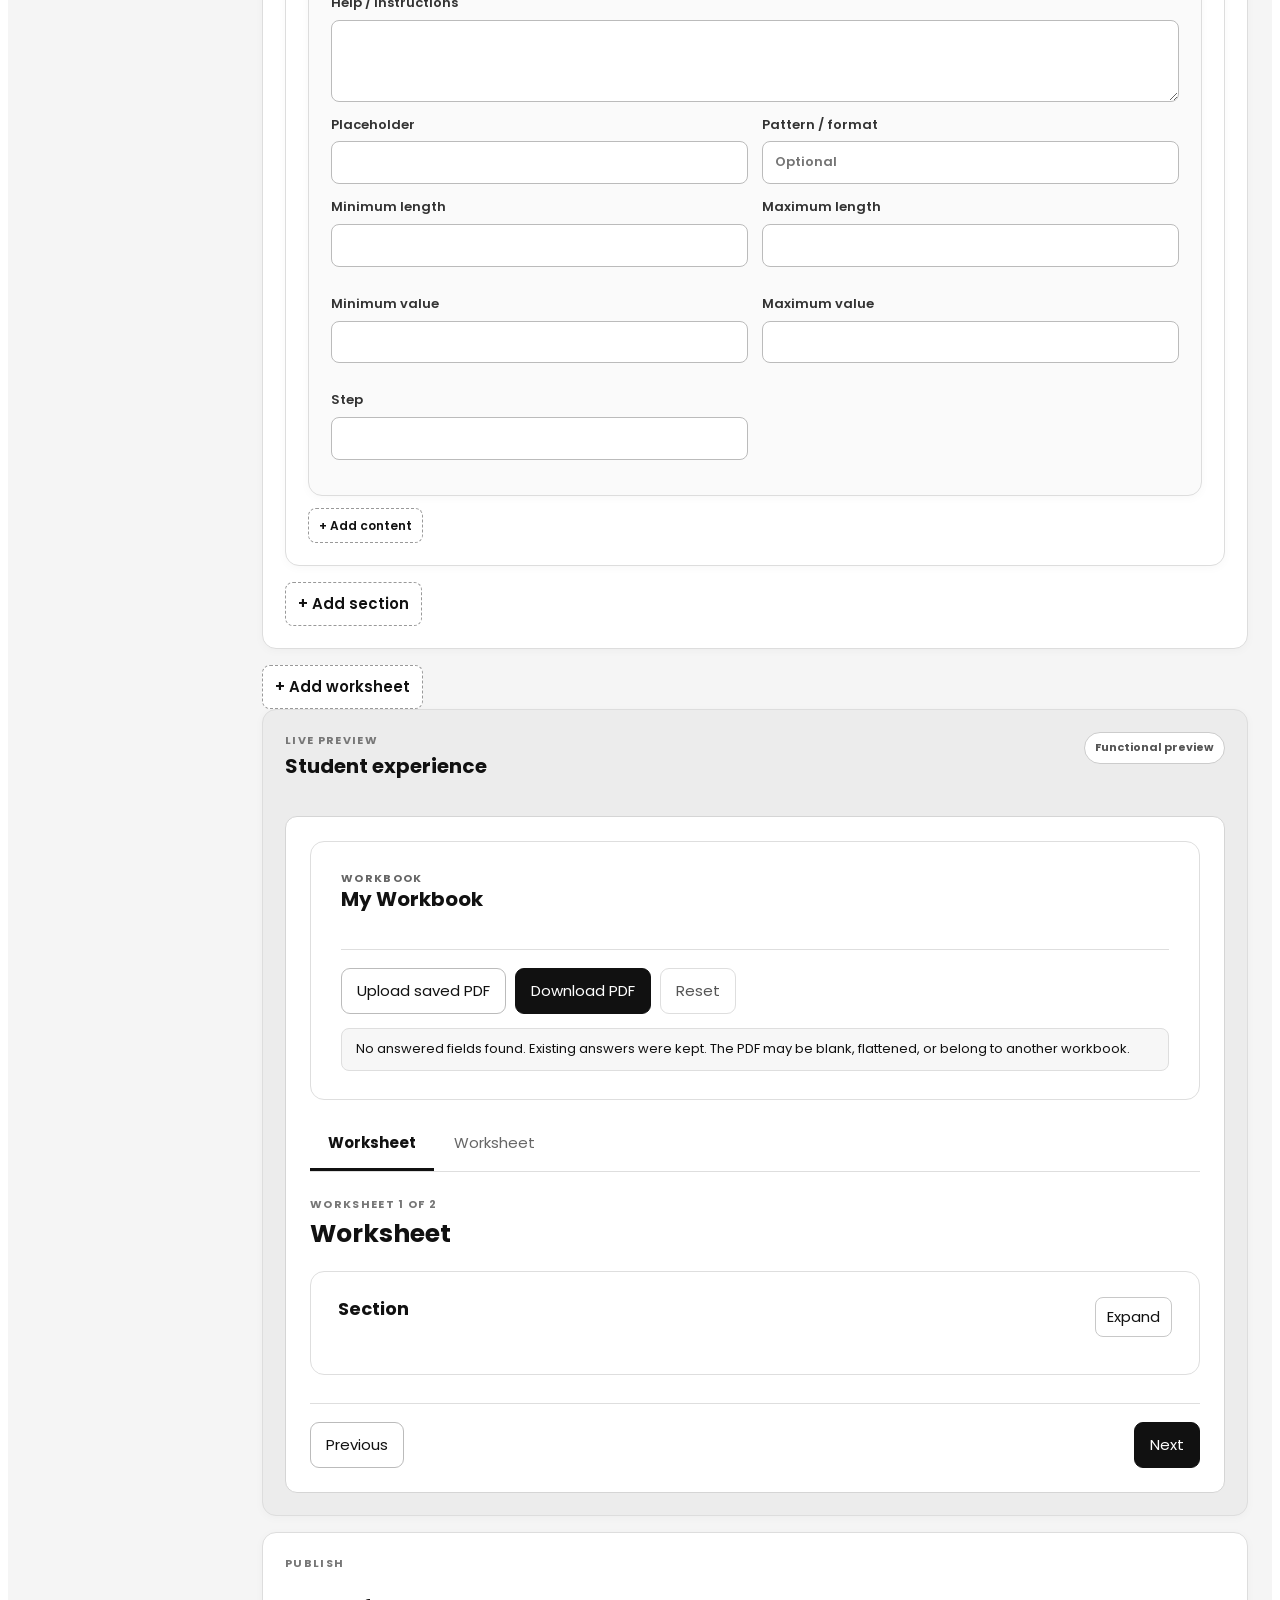
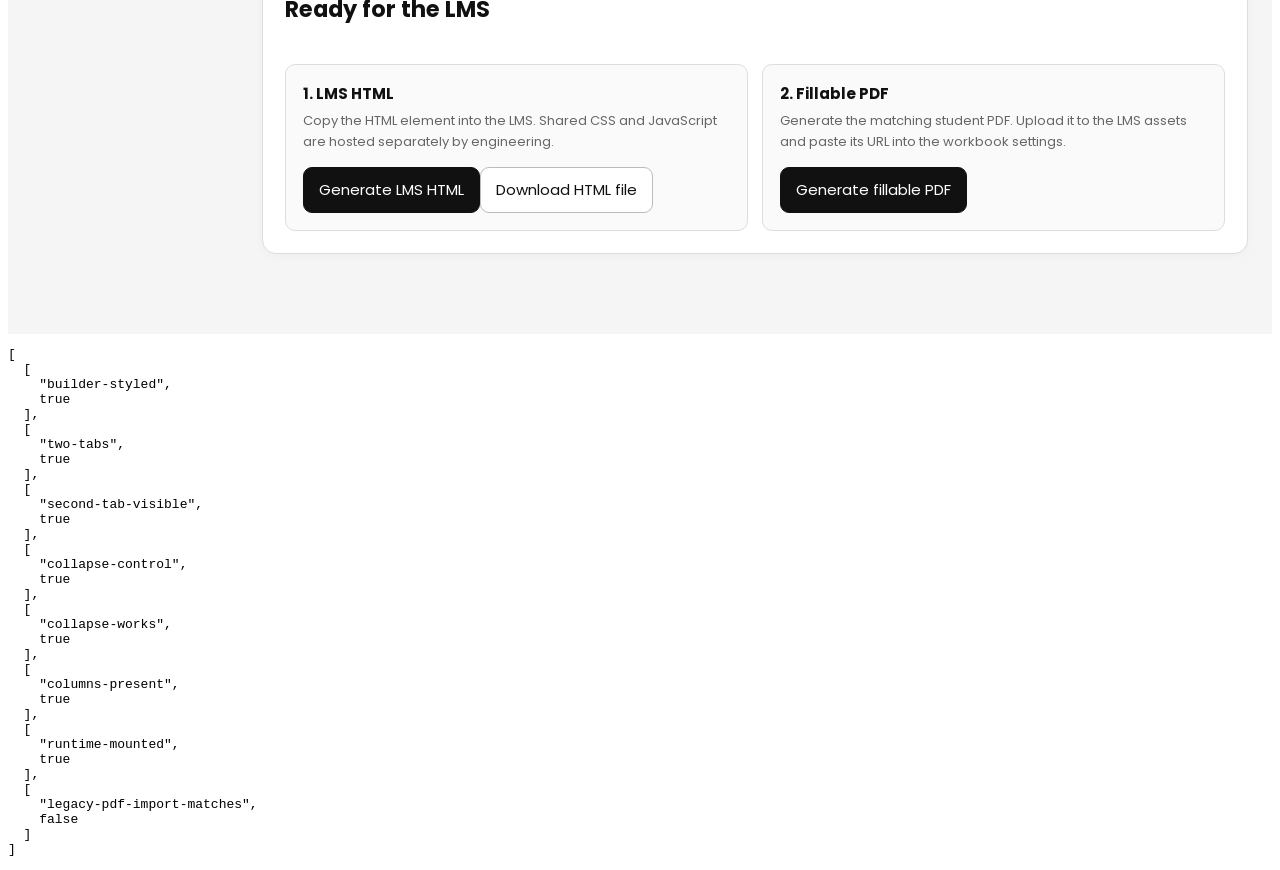
==== commit c857a4f6: "Show real side-by-side columns in the Builder while authoring Previously a multi-column section only" ====
--- a/auto-test.html
+++ b/auto-test.html
@@ -5,6 +5,7 @@
 class REC{constructor(n){this.n=n;this.calls=[];}addToPage(){this.calls.push('addToPage')}enableMultiline(){this.calls.push('multiline')}setText(v){this.calls.push(['setText',v]);}check(){this.calls.push('check')}uncheck(){this.calls.push('uncheck')}addOptions(){this.calls.push('addOptions')}addOptionToPage(){this.calls.push('addOptionToPage')}select(){this.calls.push('select')}clear(){this.calls.push('clear')}}
 class DOC{constructor(){this.pages=[];this.form=makeForm([]);this.created=[];}addPage(){this.pages.push(1);return{};}getForm(){const d=this;return{...d.form,createTextField:n=>{const r=new REC(n);d.created.push(r);return r;},createCheckBox:n=>{const r=new REC(n);d.created.push(r);return r;},createDropdown:n=>{const r=new REC(n);d.created.push(r);return r;},createOptionList:n=>{const r=new REC(n);d.created.push(r);return r;},createRadioGroup:n=>{const r=new REC(n);d.created.push(r);return r;},updateFieldAppearances:()=>{}}}save(){return new Uint8Array([1,2,3]);}}
 window.PDFLib={StandardFonts:{Helvetica:'Helvetica',HelveticaBold:'Helvetica-Bold'},rgb:()=>({}),PDFDocument:{load:async()=>new DOC(),create:async()=>new DOC()}};
+try{localStorage.removeItem('lms-workbook-studio:draft');}catch(e){}
 </script><script src="lms-workbook.js"></script><script src="workbook-studio.js"></script><script>
 window.addEventListener('DOMContentLoaded',async()=>{const s=document.querySelector('[data-lms-workbook-studio]');await new Promise(r=>setTimeout(r,300));const studio=s.__studio||null;const root=s.querySelector('.lms-workbook-authoring');const result=[];result.push(['builder-styled',!!root.querySelector('.editor-card')]);const add=root.querySelector('[data-add="ws"]');add.click();await new Promise(r=>setTimeout(r,100));const tabs=root.querySelectorAll('#wb-preview .lms-workbook-tab');result.push(['two-tabs',tabs.length===2]);tabs[1].click();result.push(['second-tab-visible',!root.querySelectorAll('#wb-preview [data-workbook-worksheet]')[1].hidden]);const collapseCheckbox=root.querySelector('[data-sec-collapse]');collapseCheckbox.checked=true;collapseCheckbox.dispatchEvent(new Event('change',{bubbles:true}));await new Promise(r=>setTimeout(r,50));const sec=root.querySelector('#wb-preview [data-workbook-section]');result.push(['collapse-control',!!sec.querySelector('[data-workbook-action="toggle-section"]')]);const toggle=sec.querySelector('[data-workbook-action="toggle-section"]');toggle.click();result.push(['collapse-works',sec.querySelector('.lms-workbook-section-body').hidden===true]);const html=s.__generated||'';const out=root.querySelector('#wb-preview .lms-workbook');const cols=out?.querySelector('.lms-workbook-columns');result.push(['columns-present',!!cols]);
 // build a partial sample HTML model by renaming first fields to match old sample labels
--- a/lms-workbook.css
+++ b/lms-workbook.css
@@ -156,11 +156,25 @@
 .lms-workbook-image img{display:block;max-width:100%;height:auto;margin:0 auto;border-radius:8px;border:1px solid #ddd}
 .lms-workbook-image figcaption{margin-top:7px;font-size:11px;color:#666;text-align:left}
 @media(max-width:760px){.lms-workbook-columns{grid-template-columns:1fr}.lms-workbook-section-head{display:block}.lms-workbook-section-toggle{margin-top:10px}}
-/* Builder controls for section layout and images */
+/* Builder controls for section layout */
 .lms-workbook-authoring .section-options{display:grid;grid-template-columns:1fr 1fr;gap:10px;margin:6px 0 16px}
-.lms-workbook-authoring .section-media{border-top:1px solid #e1e1e1;border-bottom:1px solid #e1e1e1;padding:14px 0;margin:4px 0 16px}
-.lms-workbook-authoring .subhead{display:flex;justify-content:space-between;align-items:center;margin-bottom:10px;font-size:12px;font-weight:700;text-transform:uppercase;letter-spacing:.08em;color:#666}
-.lms-workbook-authoring .media-editor{border:1px solid #ddd;border-radius:10px;background:#fff;padding:13px;margin:9px 0}
-.lms-workbook-authoring .media-editor-head{display:flex;justify-content:space-between;align-items:center;margin-bottom:10px}
 .lms-workbook-authoring .add-button-small{font-size:12px;padding:7px 10px}
 @media(max-width:850px){.lms-workbook-authoring .section-options{grid-template-columns:1fr}}
+/* v1.3 content blocks (heading / text / image mixed in with questions) */
+.lms-workbook-block-heading{font-size:16px;font-weight:700;margin:0 0 14px}
+.lms-workbook-block-text{white-space:pre-wrap;color:#333;margin:0 0 18px}
+/* v1.3 Builder card actions: move / duplicate / collapse / delete */
+.lms-workbook-authoring .card-actions{display:flex;gap:6px;flex-wrap:wrap;align-items:center;flex-shrink:0}
+.lms-workbook-authoring .card-actions .text-button{border:1px solid #ddd;border-radius:6px;padding:5px 9px}
+.lms-workbook-authoring .card-actions .text-button:disabled{opacity:.35;cursor:default}
+.lms-workbook-authoring .card-actions .text-button:hover:not(:disabled){background:#f4f4f4;text-decoration:none}
+.lms-workbook-authoring .content-block-editor{border-left:3px solid #999}
+.lms-workbook-authoring .is-collapsed .editor-card-body,.lms-workbook-authoring .is-collapsed .editor-section-body{display:none}
+/* v1.4 Builder mirrors the student column layout while authoring */
+.lms-workbook-authoring [data-fields].is-multicolumn{display:grid;grid-template-columns:repeat(var(--wb-builder-columns,1),minmax(0,1fr));gap:16px;align-items:start}
+.lms-workbook-authoring .field-column{min-width:0;border:1px dashed #d5d5d5;border-radius:10px;padding:10px}
+.lms-workbook-authoring .field-column-label{font-size:11px;font-weight:700;text-transform:uppercase;letter-spacing:.07em;color:#888;margin:2px 4px 10px}
+@media(max-width:850px){.lms-workbook-authoring [data-fields].is-multicolumn{grid-template-columns:1fr}}
+/* v1.3 visible status banner (only shown once there is a message) */
+.lms-workbook-status{min-height:0;margin-top:0}
+.lms-workbook-status.has-content{margin-top:14px;padding:10px 14px;border-radius:8px;background:var(--wb-soft);border:1px solid var(--wb-line);font-size:13px;color:var(--wb-ink)}
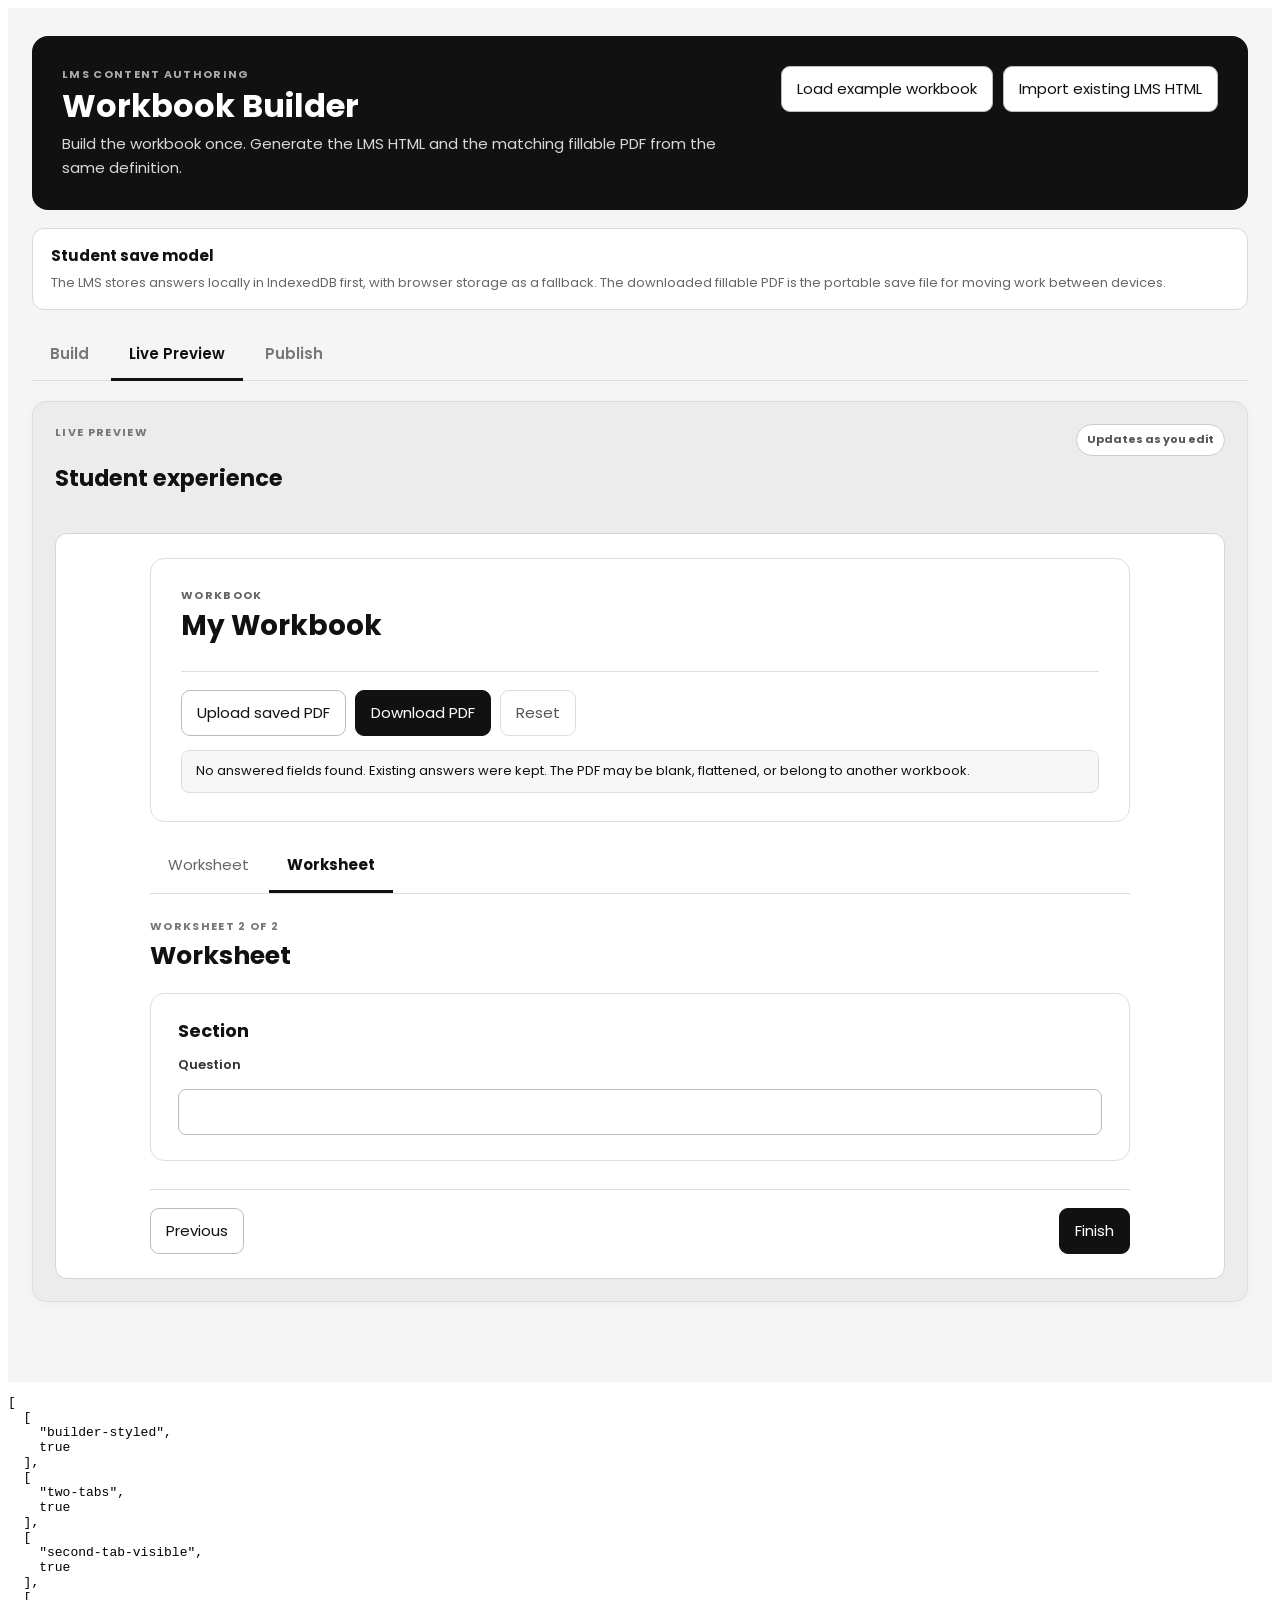
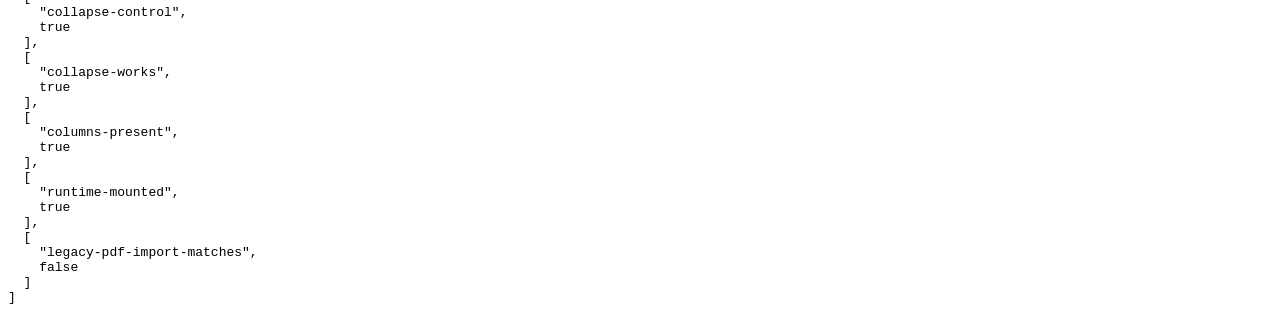
==== commit df01193c: "Restructure Builder into Build / Live Preview / Publish views The Builder put the entire workbook on" ====
--- a/auto-test.html
+++ b/auto-test.html
@@ -7,7 +7,7 @@
 window.PDFLib={StandardFonts:{Helvetica:'Helvetica',HelveticaBold:'Helvetica-Bold'},rgb:()=>({}),PDFDocument:{load:async()=>new DOC(),create:async()=>new DOC()}};
 try{localStorage.removeItem('lms-workbook-studio:draft');}catch(e){}
 </script><script src="lms-workbook.js"></script><script src="workbook-studio.js"></script><script>
-window.addEventListener('DOMContentLoaded',async()=>{const s=document.querySelector('[data-lms-workbook-studio]');await new Promise(r=>setTimeout(r,300));const studio=s.__studio||null;const root=s.querySelector('.lms-workbook-authoring');const result=[];result.push(['builder-styled',!!root.querySelector('.editor-card')]);const add=root.querySelector('[data-add="ws"]');add.click();await new Promise(r=>setTimeout(r,100));const tabs=root.querySelectorAll('#wb-preview .lms-workbook-tab');result.push(['two-tabs',tabs.length===2]);tabs[1].click();result.push(['second-tab-visible',!root.querySelectorAll('#wb-preview [data-workbook-worksheet]')[1].hidden]);const collapseCheckbox=root.querySelector('[data-sec-collapse]');collapseCheckbox.checked=true;collapseCheckbox.dispatchEvent(new Event('change',{bubbles:true}));await new Promise(r=>setTimeout(r,50));const sec=root.querySelector('#wb-preview [data-workbook-section]');result.push(['collapse-control',!!sec.querySelector('[data-workbook-action="toggle-section"]')]);const toggle=sec.querySelector('[data-workbook-action="toggle-section"]');toggle.click();result.push(['collapse-works',sec.querySelector('.lms-workbook-section-body').hidden===true]);const html=s.__generated||'';const out=root.querySelector('#wb-preview .lms-workbook');const cols=out?.querySelector('.lms-workbook-columns');result.push(['columns-present',!!cols]);
+window.addEventListener('DOMContentLoaded',async()=>{const s=document.querySelector('[data-lms-workbook-studio]');await new Promise(r=>setTimeout(r,300));const studio=s.__studio||null;const root=s.querySelector('.lms-workbook-authoring');const result=[];result.push(['builder-styled',!!root.querySelector('.editor-card')]);const add=root.querySelector('[data-add="ws"]');add.click();await new Promise(r=>setTimeout(r,100));root.querySelector('[data-back]').click();await new Promise(r=>setTimeout(r,50));root.querySelectorAll('.outline-row-main')[0].click();await new Promise(r=>setTimeout(r,50));const collapseCheckbox=root.querySelector('[data-sec-collapse]');collapseCheckbox.checked=true;collapseCheckbox.dispatchEvent(new Event('change',{bubbles:true}));await new Promise(r=>setTimeout(r,50));root.querySelector('[data-mode="preview"]').click();await new Promise(r=>setTimeout(r,100));const tabs=root.querySelectorAll('#wb-preview .lms-workbook-tab');result.push(['two-tabs',tabs.length===2]);tabs[1].click();result.push(['second-tab-visible',!root.querySelectorAll('#wb-preview [data-workbook-worksheet]')[1].hidden]);const sec=root.querySelector('#wb-preview [data-workbook-section]');result.push(['collapse-control',!!sec.querySelector('[data-workbook-action="toggle-section"]')]);const toggle=sec.querySelector('[data-workbook-action="toggle-section"]');toggle.click();result.push(['collapse-works',sec.querySelector('.lms-workbook-section-body').hidden===true]);const html=s.__generated||'';const out=root.querySelector('#wb-preview .lms-workbook');const cols=out?.querySelector('.lms-workbook-columns');result.push(['columns-present',!!cols]);
 // build a partial sample HTML model by renaming first fields to match old sample labels
 const rtm=out.__lmsWorkbook;const importResult=await rtm?.importPDF?.(new File(['dummy'],'partial.pdf',{type:'application/pdf'}));
 result.push(['runtime-mounted',!!rtm]);
--- a/lms-workbook.css
+++ b/lms-workbook.css
@@ -7,16 +7,15 @@
 .lms-workbook{max-width:980px;margin:0 auto}
 .lms-workbook-header{padding:28px 30px;border:1px solid var(--wb-line);border-radius:var(--wb-radius);background:var(--wb-white);margin-bottom:18px}
 .lms-workbook-header-top{display:flex;justify-content:space-between;align-items:flex-start;gap:24px}
-.lms-workbook-eyebrow,.preview-eyebrow,.studio-eyebrow,.panel-kicker{font-size:11px;font-weight:700;letter-spacing:.12em;text-transform:uppercase;color:var(--wb-muted)}
+.lms-workbook-eyebrow,.studio-eyebrow,.panel-kicker{font-size:11px;font-weight:700;letter-spacing:.12em;text-transform:uppercase;color:var(--wb-muted)}
 .lms-workbook-title{font-size:28px;line-height:1.2;margin:4px 0 7px;font-weight:700}
 .lms-workbook-description{margin:0;color:#555;max-width:760px}
 .lms-workbook-actions{display:flex;flex-wrap:wrap;gap:9px;margin-top:22px;padding-top:18px;border-top:1px solid var(--wb-line)}
-.lms-button,.lms-workbook-button,.button{appearance:none;border:1px solid #bbb;border-radius:9px;padding:10px 15px;background:#fff;color:#111;font-weight:600;min-height:42px;transition:transform .12s ease,box-shadow .12s ease,background .12s ease}
-.lms-button:hover,.lms-workbook-button:hover,.button:hover{transform:translateY(-1px);box-shadow:0 5px 16px rgba(0,0,0,.08)}
-.lms-button-primary,.lms-workbook-button-primary,.button-primary{background:#111;color:#fff;border-color:#111}
-.lms-button-secondary,.lms-workbook-button-secondary,.button-secondary{background:#fff;color:#111}
-.lms-button-quiet,.lms-workbook-button-quiet{border-color:var(--wb-line);color:#555}
-.lms-workbook-status{font-size:12px;color:var(--wb-muted);min-height:20px;margin-top:10px}
+.lms-workbook-button,.button{appearance:none;border:1px solid #bbb;border-radius:9px;padding:10px 15px;background:#fff;color:#111;font-weight:600;min-height:42px;transition:transform .12s ease,box-shadow .12s ease,background .12s ease}
+.lms-workbook-button:hover,.button:hover{transform:translateY(-1px);box-shadow:0 5px 16px rgba(0,0,0,.08)}
+.lms-workbook-button-primary,.button-primary{background:#111;color:#fff;border-color:#111}
+.lms-workbook-button-secondary,.button-secondary{background:#fff;color:#111}
+.lms-workbook-button-quiet{border-color:var(--wb-line);color:#555}
 .lms-workbook-tabs{display:flex;gap:2px;overflow:auto;border-bottom:1px solid var(--wb-line);margin:0 0 24px}
 .lms-workbook-tab{appearance:none;border:0;border-bottom:3px solid transparent;background:#fff;padding:13px 18px;white-space:nowrap;color:#666;font-weight:500}
 .lms-workbook-tab:hover{color:#111;background:var(--wb-soft)}
@@ -42,78 +41,10 @@
 .lms-field-error input,.lms-field-error select,.lms-field-error textarea{border:2px solid #111}
 .lms-workbook-footer-nav{display:flex;justify-content:space-between;gap:12px;margin-top:28px;padding-top:18px;border-top:1px solid var(--wb-line)}
 .lms-workbook-footer-nav .lms-workbook-nav-right{display:flex;gap:9px}
-.lms-workbook-authoring{max-width:1280px;margin:0 auto}
-.studio-header{display:flex;justify-content:space-between;gap:30px;align-items:flex-start;margin-bottom:22px}
-.studio-header h1{font-size:34px;line-height:1.15;margin:4px 0 8px}
-.studio-lead{margin:0;color:#666;max-width:760px}
-.studio-header-actions{display:flex;gap:8px;flex-wrap:wrap}
-.studio-note{border:1px solid var(--wb-line);border-radius:12px;background:#fafafa;padding:15px 18px;margin-bottom:22px;display:grid;gap:4px}
-.studio-note span{color:#666;font-size:13px}
-.studio-layout{display:grid;grid-template-columns:250px minmax(0,1fr);gap:22px}
-.studio-sidebar{border:1px solid var(--wb-line);border-radius:14px;background:#fff;overflow:hidden;align-self:start;position:sticky;top:18px}
-.studio-sidebar-inner{padding:15px}
-.studio-sidebar-title{font-weight:700;margin-bottom:12px}
-.studio-sidebar-item{display:flex;justify-content:space-between;align-items:center;gap:8px;border:1px solid transparent;border-radius:9px;padding:9px 10px;margin:3px 0}
-.studio-sidebar-item.is-selected{background:#111;color:#fff}
-.studio-main{min-width:0}
-.studio-panel,.builder-panel,.output-panel,.preview-panel{border:1px solid var(--wb-line);border-radius:14px;background:#fff;padding:22px;margin-bottom:18px}
-.studio-panel h2,.builder-panel h2,.output-panel h2,.preview-panel h2{font-size:20px;margin:0 0 16px}
-.studio-form-grid{display:grid;grid-template-columns:1fr 1fr;gap:15px}
-.studio-form-field{display:grid;gap:6px;margin-bottom:14px}
-.studio-form-field.full{grid-column:1/-1}
-.studio-form-field label{font-size:13px;font-weight:600}
-.studio-form-field input,.studio-form-field select,.studio-form-field textarea{border:1px solid #bbb;border-radius:9px;padding:10px 12px;background:#fff;outline:0}
-.studio-form-field input:focus,.studio-form-field select:focus,.studio-form-field textarea:focus{border-color:#111;box-shadow:0 0 0 3px #eee}
-.question-card{border:1px solid var(--wb-line);border-radius:12px;padding:18px;margin:14px 0;background:#fff}
-.question-card-header{display:flex;justify-content:space-between;gap:12px;align-items:flex-start}
-.question-card-title{font-weight:700}
-.question-card-meta{font-size:12px;color:#777}
-.option-row{display:grid;grid-template-columns:1fr auto;gap:8px;margin:7px 0}
 .add-button{border:1px dashed #aaa;border-radius:8px;background:#fff;padding:8px 11px;font-weight:600}
-.danger-button{border:1px solid #bbb;background:#fff;border-radius:8px;padding:7px 10px;color:#111}
-.preview-shell{background:#f4f4f4;border:1px solid var(--wb-line);border-radius:14px;padding:28px}
-.preview-shell .lms-workbook{max-width:900px}
 .status-message{border:1px solid #ddd;background:#fafafa;border-radius:8px;padding:10px 12px;margin-bottom:10px;font-size:13px}
-.output-code{width:100%;min-height:360px;font-family:ui-monospace,SFMono-Regular,Menlo,monospace;font-size:12px;line-height:1.5;border:1px solid #bbb;border-radius:9px;padding:14px;background:#fafafa;color:#111}
 
 /* Workbook Builder authoring UI */
-.lms-workbook-authoring{max-width:1280px;margin:0 auto;padding:28px 24px 60px;background:#f5f5f5;min-height:100vh}
-.lms-workbook-authoring .studio-header{display:flex;justify-content:space-between;align-items:flex-start;gap:24px;margin-bottom:18px;padding:28px 30px;background:#111;color:#fff;border-radius:16px}
-.lms-workbook-authoring .studio-header h1{margin:4px 0 8px;font-size:32px;line-height:1.15;color:#fff}
-.lms-workbook-authoring .studio-lead{margin:0;max-width:720px;color:#d8d8d8}
-.lms-workbook-authoring .studio-header .studio-eyebrow{color:#aaa}
-.lms-workbook-authoring .studio-header-actions{display:flex;gap:10px;flex-shrink:0}
-.lms-workbook-authoring .studio-note{border:1px solid #d8d8d8;border-radius:12px;background:#fff;padding:15px 18px;margin-bottom:20px;display:grid;gap:5px}
-.lms-workbook-authoring .studio-note span{color:#666;font-size:13px}
-.lms-workbook-authoring .studio-layout{display:grid;grid-template-columns:210px minmax(0,1fr);gap:20px;align-items:start}
-.lms-workbook-authoring .studio-sidebar{position:sticky;top:18px}
-.lms-workbook-authoring .studio-sidebar-inner{background:#fff;border:1px solid #ddd;border-radius:12px;padding:12px}
-.lms-workbook-authoring .studio-sidebar-title{font-size:11px;font-weight:700;text-transform:uppercase;letter-spacing:.1em;color:#777;padding:7px 9px}
-.lms-workbook-authoring .nav-item{padding:10px 9px;border-radius:8px;font-size:13px;color:#555;margin:2px 0}
-.lms-workbook-authoring .nav-item-active{background:#111;color:#fff}
-.lms-workbook-authoring .nav-number{display:inline-grid;place-items:center;width:22px;height:22px;border-radius:50%;background:#eee;color:#333;font-size:11px;font-weight:700;margin-right:7px}
-.lms-workbook-authoring .editor-card,.lms-workbook-authoring .editor-section,.lms-workbook-authoring .question-editor,.lms-workbook-authoring .preview-panel,.lms-workbook-authoring .publish-panel{background:#fff;border:1px solid #ddd;border-radius:14px;padding:22px;margin-bottom:16px;box-shadow:0 2px 10px rgba(0,0,0,.03)}
-.lms-workbook-authoring .editor-card-head,.lms-workbook-authoring .editor-section-head,.lms-workbook-authoring .question-head,.lms-workbook-authoring .panel-heading{display:flex;justify-content:space-between;align-items:flex-start;gap:14px;margin-bottom:18px}
-.lms-workbook-authoring .editor-card h2{font-size:20px;margin:2px 0 0}.lms-workbook-authoring .editor-section h3{font-size:16px;margin:2px 0 0}
-.lms-workbook-authoring .form-grid,.lms-workbook-authoring .validation-grid{display:grid;grid-template-columns:1fr 1fr;gap:14px}
-.lms-workbook-authoring .form-span-2{grid-column:1/-1}
-.lms-workbook-authoring label{display:grid;gap:6px;font-size:13px;font-weight:600;color:#333;margin-bottom:13px}
-.lms-workbook-authoring input:not([type=checkbox]):not([type=radio]),.lms-workbook-authoring select,.lms-workbook-authoring textarea{width:100%;border:1px solid #bbb;border-radius:8px;background:#fff;padding:10px 12px;color:#111;outline:none}
-.lms-workbook-authoring textarea{min-height:82px;resize:vertical}.lms-workbook-authoring input:focus,.lms-workbook-authoring select:focus,.lms-workbook-authoring textarea:focus{border-color:#111;box-shadow:0 0 0 3px #eee}
-.lms-workbook-authoring small{font-size:11px;color:#777;font-weight:400}
-.lms-workbook-authoring .check-row{display:flex;grid-template-columns:none;align-items:center;gap:8px;font-weight:500;background:#f7f7f7;border:1px solid #e2e2e2;border-radius:8px;padding:10px 12px}
-.lms-workbook-authoring .check-row input{width:auto;margin:0}.lms-workbook-authoring .question-editor{margin:12px 0;background:#fafafa}
-.lms-workbook-authoring .question-head strong{font-size:14px}.lms-workbook-authoring .question-number{display:inline-block;background:#111;color:#fff;border-radius:6px;padding:3px 7px;font-size:10px;margin-right:8px;font-weight:700}
-.lms-workbook-authoring .panel-kicker{color:#777}.lms-workbook-authoring .add-button{display:inline-flex;align-items:center;border:1px dashed #999;border-radius:8px;background:#fff;padding:9px 12px;color:#111;font-weight:600}.lms-workbook-authoring .add-button:hover{background:#f5f5f5}
-.lms-workbook-authoring .text-button{border:0;background:transparent;padding:5px 7px;color:#555;font-weight:600}.lms-workbook-authoring .text-button:hover{color:#111;text-decoration:underline}
-.lms-workbook-authoring .options-heading{font-size:12px;font-weight:700;text-transform:uppercase;letter-spacing:.08em;color:#777;margin:14px 0 8px}.lms-workbook-authoring .wb-option{display:grid;grid-template-columns:1fr auto;gap:8px;margin:7px 0}
-.lms-workbook-authoring .publish-grid{display:grid;grid-template-columns:1fr 1fr;gap:14px}.lms-workbook-authoring .publish-card{border:1px solid #ddd;border-radius:10px;padding:17px;background:#fafafa}.lms-workbook-authoring .publish-card h3{font-size:15px;margin:0 0 5px}.lms-workbook-authoring .publish-card p{font-size:13px;color:#666;margin:0 0 14px}
-.lms-workbook-authoring .output-card{margin-top:16px;border-top:1px solid #ddd;padding-top:16px}.lms-workbook-authoring .output-card textarea{min-height:420px;font-family:ui-monospace,SFMono-Regular,Menlo,monospace;font-size:12px;line-height:1.5}
-.lms-workbook-authoring .preview-panel{background:#ececec}.lms-workbook-authoring .preview-panel #wb-preview{background:#fff;border:1px solid #d5d5d5;border-radius:12px;padding:24px;min-height:300px}.lms-workbook-authoring .preview-badge{font-size:11px;font-weight:700;border:1px solid #ccc;border-radius:999px;background:#fff;padding:6px 10px;color:#555}
-@media(max-width:850px){.studio-layout{grid-template-columns:1fr}.studio-sidebar{position:static}.studio-form-grid{grid-template-columns:1fr}.studio-header{display:block}.studio-header-actions{margin-top:15px}.lms-workbook-header{padding:22px}.lms-workbook-section{padding:20px}.lms-workbook-actions{display:grid;grid-template-columns:1fr}.lms-workbook-actions button{width:100%}}
-@media(max-width:600px){.lms-workbook-title{font-size:23px}.lms-workbook-worksheet-heading h1{font-size:22px}.lms-workbook-tabs{margin-left:-5px;margin-right:-5px}}
-
-/* v1.0 Workbook Builder authoring UI */
 .lms-workbook-authoring{max-width:1280px;margin:0 auto;padding:28px 24px 64px;background:#f5f5f5;min-height:100vh}
 .lms-workbook-authoring .studio-header{display:flex;justify-content:space-between;align-items:flex-start;gap:24px;margin-bottom:18px;padding:30px;background:#111;color:#fff;border-radius:16px}
 .lms-workbook-authoring .studio-header h1{margin:4px 0 8px;font-size:32px;line-height:1.15;color:#fff}
@@ -122,13 +53,24 @@
 .lms-workbook-authoring .studio-header-actions{display:flex;gap:10px;flex-shrink:0}
 .lms-workbook-authoring .studio-note{border:1px solid #d8d8d8;border-radius:12px;background:#fff;padding:15px 18px;margin-bottom:20px;display:grid;gap:5px}
 .lms-workbook-authoring .studio-note span{color:#666;font-size:13px}
-.lms-workbook-authoring .studio-layout{display:grid;grid-template-columns:210px minmax(0,1fr);gap:20px;align-items:start}
-.lms-workbook-authoring .studio-sidebar{position:sticky;top:18px}
-.lms-workbook-authoring .studio-sidebar-inner{background:#fff;border:1px solid #ddd;border-radius:12px;padding:12px}
-.lms-workbook-authoring .studio-sidebar-title{font-size:11px;font-weight:700;text-transform:uppercase;letter-spacing:.1em;color:#777;padding:7px 9px}
-.lms-workbook-authoring .nav-item{padding:10px 9px;border-radius:8px;font-size:13px;color:#555;margin:2px 0}.lms-workbook-authoring .nav-item-active{background:#111;color:#fff}
-.lms-workbook-authoring .nav-number{display:inline-grid;place-items:center;width:22px;height:22px;border-radius:50%;background:#eee;color:#333;font-size:11px;font-weight:700;margin-right:7px}
-.lms-workbook-authoring .editor-card,.lms-workbook-authoring .editor-section,.lms-workbook-authoring .question-editor,.lms-workbook-authoring .preview-panel,.lms-workbook-authoring .publish-panel{background:#fff;border:1px solid #ddd;border-radius:14px;padding:22px;margin-bottom:16px;box-shadow:0 2px 10px rgba(0,0,0,.03)}
+.lms-workbook-authoring .studio-modes{display:flex;gap:4px;margin-bottom:20px;border-bottom:1px solid #ddd}
+.lms-workbook-authoring .mode-tab{appearance:none;border:0;background:transparent;padding:12px 18px;font-weight:600;color:#777;border-bottom:3px solid transparent;margin-bottom:-1px}
+.lms-workbook-authoring .mode-tab:hover{color:#111}
+.lms-workbook-authoring .mode-tab.is-active{color:#111;border-bottom-color:#111}
+.lms-workbook-authoring .breadcrumb-back{appearance:none;border:0;background:transparent;color:#555;font-weight:600;font-size:13px;padding:0;margin-bottom:14px;cursor:pointer}
+.lms-workbook-authoring .breadcrumb-back:hover{color:#111;text-decoration:underline}
+.lms-workbook-authoring .outline-row{display:flex;justify-content:space-between;align-items:center;gap:14px;padding:14px 4px;border-bottom:1px solid #eee}
+.lms-workbook-authoring .outline-row:last-of-type{border-bottom:0}
+.lms-workbook-authoring .outline-row-main{cursor:pointer;min-width:0;flex:1}
+.lms-workbook-authoring .outline-row-main:hover .outline-row-title{text-decoration:underline}
+.lms-workbook-authoring .outline-row-title{font-weight:600;font-size:15px;display:flex;align-items:center}
+.lms-workbook-authoring .outline-row-meta{font-size:12px;color:#888;margin:4px 0 0 29px}
+.lms-workbook-authoring .nav-number{display:inline-grid;place-items:center;width:22px;height:22px;border-radius:50%;background:#eee;color:#333;font-size:11px;font-weight:700;margin-right:7px;flex-shrink:0}
+.lms-workbook-authoring .editor-card,.lms-workbook-authoring .preview-panel,.lms-workbook-authoring .publish-panel{background:#fff;border:1px solid #ddd;border-radius:14px;padding:22px;margin-bottom:16px;box-shadow:0 2px 10px rgba(0,0,0,.03)}
+.lms-workbook-authoring .editor-section{border-top:1px solid #e8e8e8;padding:22px 0;margin:0}
+.lms-workbook-authoring .editor-section:first-of-type{border-top:0;padding-top:2px}
+.lms-workbook-authoring .question-editor{border-bottom:1px solid #ececec;padding:16px 0;margin:0}
+.lms-workbook-authoring .question-editor:last-child{border-bottom:0;padding-bottom:2px}
 .lms-workbook-authoring .editor-card-head,.lms-workbook-authoring .editor-section-head,.lms-workbook-authoring .question-head,.lms-workbook-authoring .panel-heading{display:flex;justify-content:space-between;align-items:flex-start;gap:14px;margin-bottom:18px}
 .lms-workbook-authoring .editor-card h2{font-size:20px;margin:2px 0 0}.lms-workbook-authoring .editor-section h3{font-size:16px;margin:2px 0 0}
 .lms-workbook-authoring .form-grid,.lms-workbook-authoring .validation-grid{display:grid;grid-template-columns:1fr 1fr;gap:14px}.lms-workbook-authoring .form-span-2{grid-column:1/-1}
@@ -136,15 +78,16 @@
 .lms-workbook-authoring input:not([type=checkbox]):not([type=radio]),.lms-workbook-authoring select,.lms-workbook-authoring textarea{width:100%;border:1px solid #bbb;border-radius:8px;background:#fff;padding:10px 12px;color:#111;outline:none}
 .lms-workbook-authoring textarea{min-height:82px;resize:vertical}.lms-workbook-authoring input:focus,.lms-workbook-authoring select:focus,.lms-workbook-authoring textarea:focus{border-color:#111;box-shadow:0 0 0 3px #eee}
 .lms-workbook-authoring small{font-size:11px;color:#777;font-weight:400}.lms-workbook-authoring .check-row{display:flex;align-items:center;gap:8px;font-weight:500;background:#f7f7f7;border:1px solid #e2e2e2;border-radius:8px;padding:10px 12px}.lms-workbook-authoring .check-row input{width:auto;margin:0}
-.lms-workbook-authoring .question-editor{margin:12px 0;background:#fafafa}.lms-workbook-authoring .question-head strong{font-size:14px}.lms-workbook-authoring .question-number{display:inline-block;background:#111;color:#fff;border-radius:6px;padding:3px 7px;font-size:10px;margin-right:8px;font-weight:700}
+.lms-workbook-authoring .question-head strong{font-size:14px}.lms-workbook-authoring .question-number{display:inline-block;background:#111;color:#fff;border-radius:6px;padding:3px 7px;font-size:10px;margin-right:8px;font-weight:700}
 .lms-workbook-authoring .panel-kicker{color:#777}.lms-workbook-authoring .add-button{display:inline-flex;align-items:center;border:1px dashed #999;border-radius:8px;background:#fff;padding:9px 12px;color:#111;font-weight:600}.lms-workbook-authoring .add-button:hover{background:#f5f5f5}
 .lms-workbook-authoring .text-button{border:0;background:transparent;padding:5px 7px;color:#555;font-weight:600}.lms-workbook-authoring .text-button:hover{color:#111;text-decoration:underline}
 .lms-workbook-authoring .options-heading{font-size:12px;font-weight:700;text-transform:uppercase;letter-spacing:.08em;color:#777;margin:14px 0 8px}.lms-workbook-authoring .wb-option{display:grid;grid-template-columns:1fr auto;gap:8px;margin:7px 0}
 .lms-workbook-authoring .publish-grid{display:grid;grid-template-columns:1fr 1fr;gap:14px}.lms-workbook-authoring .publish-card{border:1px solid #ddd;border-radius:10px;padding:17px;background:#fafafa}.lms-workbook-authoring .publish-card h3{font-size:15px;margin:0 0 5px}.lms-workbook-authoring .publish-card p{font-size:13px;color:#666;margin:0 0 14px}
 .lms-workbook-authoring .output-card{margin-top:16px;border-top:1px solid #ddd;padding-top:16px}.lms-workbook-authoring .output-card textarea{min-height:420px;font-family:ui-monospace,SFMono-Regular,Menlo,monospace;font-size:12px;line-height:1.5}
 .lms-workbook-authoring .preview-panel{background:#ececec}.lms-workbook-authoring .preview-panel #wb-preview{background:#fff;border:1px solid #d5d5d5;border-radius:12px;padding:24px;min-height:300px}.lms-workbook-authoring .preview-badge{font-size:11px;font-weight:700;border:1px solid #ccc;border-radius:999px;background:#fff;padding:6px 10px;color:#555}
-@media(max-width:850px){.lms-workbook-authoring{padding:18px 14px 40px}.lms-workbook-authoring .studio-layout{grid-template-columns:1fr}.lms-workbook-authoring .studio-sidebar{position:static}.lms-workbook-authoring .studio-header{display:block}.lms-workbook-authoring .studio-header-actions{margin-top:15px}.lms-workbook-authoring .form-grid,.lms-workbook-authoring .validation-grid,.lms-workbook-authoring .publish-grid{grid-template-columns:1fr}.lms-workbook-authoring .form-span-2{grid-column:auto}}
-/* v1.2 section layout, collapsible sections and media */
+@media(max-width:850px){.lms-workbook-header{padding:22px}.lms-workbook-section{padding:20px}.lms-workbook-actions{display:grid;grid-template-columns:1fr}.lms-workbook-actions button{width:100%}.lms-workbook-authoring{padding:18px 14px 40px}.lms-workbook-authoring .studio-header{display:block}.lms-workbook-authoring .studio-header-actions{margin-top:15px}.lms-workbook-authoring .form-grid,.lms-workbook-authoring .validation-grid,.lms-workbook-authoring .publish-grid{grid-template-columns:1fr}.lms-workbook-authoring .form-span-2{grid-column:auto}}
+@media(max-width:600px){.lms-workbook-title{font-size:23px}.lms-workbook-worksheet-heading h1{font-size:22px}.lms-workbook-tabs{margin-left:-5px;margin-right:-5px}}
+/* Collapsible sections, columns, images (student view) */
 .lms-workbook-section-head{display:flex;align-items:flex-start;justify-content:space-between;gap:18px;margin-bottom:12px}
 .lms-workbook-section-head h3{margin:0}
 .lms-workbook-section-toggle{appearance:none;border:1px solid #c8c8c8;background:#fff;color:#111;border-radius:8px;padding:7px 11px;font-weight:600;font-size:12px;white-space:nowrap}
@@ -160,21 +103,28 @@
 .lms-workbook-authoring .section-options{display:grid;grid-template-columns:1fr 1fr;gap:10px;margin:6px 0 16px}
 .lms-workbook-authoring .add-button-small{font-size:12px;padding:7px 10px}
 @media(max-width:850px){.lms-workbook-authoring .section-options{grid-template-columns:1fr}}
-/* v1.3 content blocks (heading / text / image mixed in with questions) */
+/* Content blocks (heading / text / image mixed in with questions) */
 .lms-workbook-block-heading{font-size:16px;font-weight:700;margin:0 0 14px}
 .lms-workbook-block-text{white-space:pre-wrap;color:#333;margin:0 0 18px}
-/* v1.3 Builder card actions: move / duplicate / collapse / delete */
+/* Builder card actions: move / duplicate / collapse / delete */
 .lms-workbook-authoring .card-actions{display:flex;gap:6px;flex-wrap:wrap;align-items:center;flex-shrink:0}
 .lms-workbook-authoring .card-actions .text-button{border:1px solid #ddd;border-radius:6px;padding:5px 9px}
 .lms-workbook-authoring .card-actions .text-button:disabled{opacity:.35;cursor:default}
 .lms-workbook-authoring .card-actions .text-button:hover:not(:disabled){background:#f4f4f4;text-decoration:none}
-.lms-workbook-authoring .content-block-editor{border-left:3px solid #999}
-.lms-workbook-authoring .is-collapsed .editor-card-body,.lms-workbook-authoring .is-collapsed .editor-section-body{display:none}
-/* v1.4 Builder mirrors the student column layout while authoring */
+.lms-workbook-authoring .content-block-editor{border-left:3px solid #999;padding-left:14px}
+.lms-workbook-authoring .is-collapsed .editor-section-body{display:none}
+/* Builder mirrors the student column layout while authoring */
 .lms-workbook-authoring [data-fields].is-multicolumn{display:grid;grid-template-columns:repeat(var(--wb-builder-columns,1),minmax(0,1fr));gap:16px;align-items:start}
 .lms-workbook-authoring .field-column{min-width:0;border:1px dashed #d5d5d5;border-radius:10px;padding:10px}
 .lms-workbook-authoring .field-column-label{font-size:11px;font-weight:700;text-transform:uppercase;letter-spacing:.07em;color:#888;margin:2px 4px 10px}
 @media(max-width:850px){.lms-workbook-authoring [data-fields].is-multicolumn{grid-template-columns:1fr}}
-/* v1.3 visible status banner (only shown once there is a message) */
+.lms-workbook-authoring .add-item-row{display:flex;flex-wrap:wrap;gap:8px;margin-top:12px}
+.lms-workbook-authoring .advanced-options{margin-top:14px;border-top:1px solid #e5e5e5;padding-top:12px}
+.lms-workbook-authoring .advanced-options summary{cursor:pointer;font-size:12px;font-weight:700;text-transform:uppercase;letter-spacing:.06em;color:#777;list-style:none}
+.lms-workbook-authoring .advanced-options summary::-webkit-details-marker{display:none}
+.lms-workbook-authoring .advanced-options summary::before{content:'▸ ';display:inline-block}
+.lms-workbook-authoring .advanced-options[open] summary::before{content:'▾ '}
+.lms-workbook-authoring .advanced-options label:first-of-type{margin-top:12px}
+/* Visible status banner (only shown once there is a message) */
 .lms-workbook-status{min-height:0;margin-top:0}
 .lms-workbook-status.has-content{margin-top:14px;padding:10px 14px;border-radius:8px;background:var(--wb-soft);border:1px solid var(--wb-line);font-size:13px;color:var(--wb-ink)}
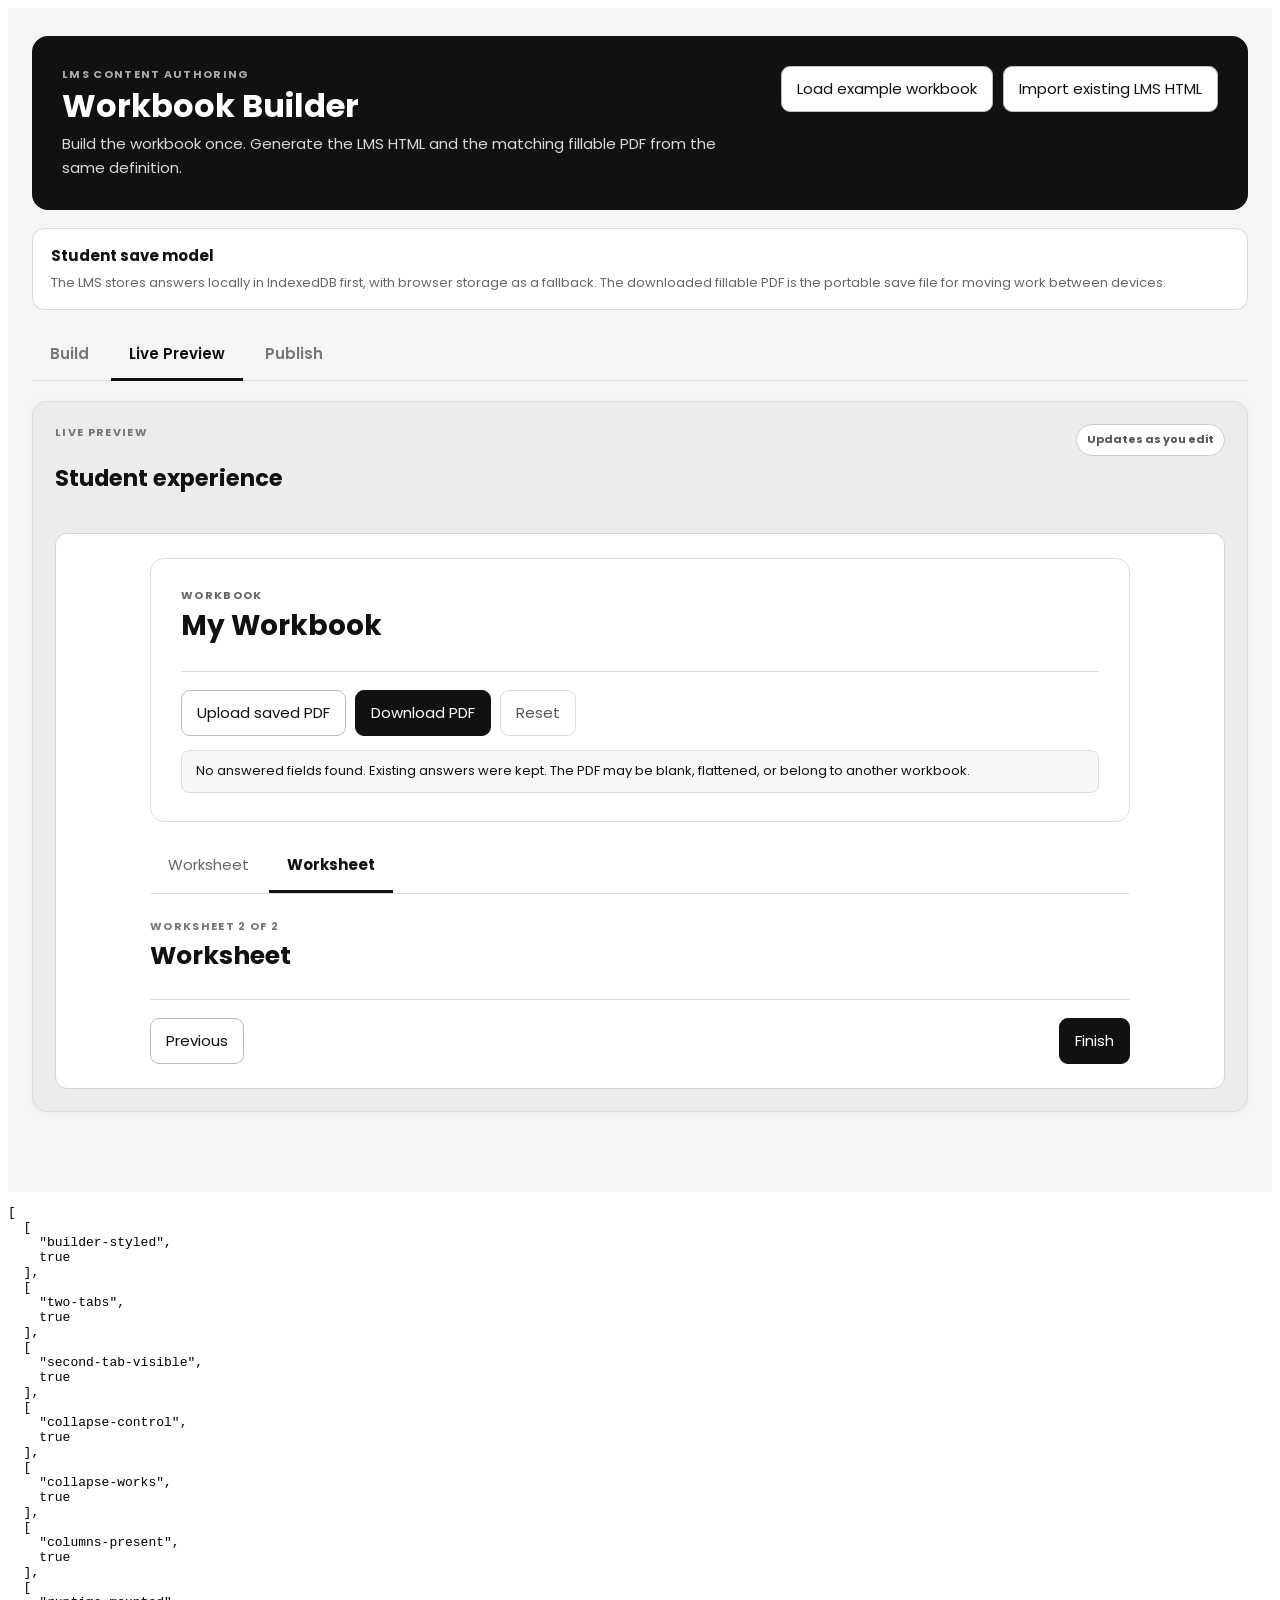
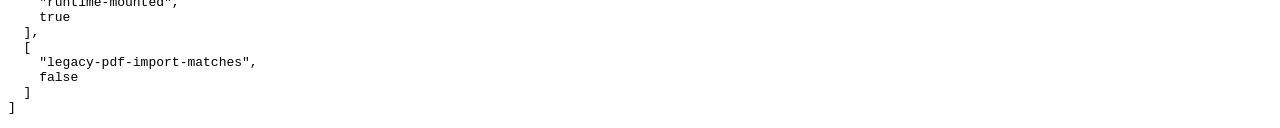
==== commit 6b704507: "Stop dictating content, fix column UI, restore section boundaries - Worksheets and sections no longe" ====
--- a/auto-test.html
+++ b/auto-test.html
@@ -7,7 +7,7 @@
 window.PDFLib={StandardFonts:{Helvetica:'Helvetica',HelveticaBold:'Helvetica-Bold'},rgb:()=>({}),PDFDocument:{load:async()=>new DOC(),create:async()=>new DOC()}};
 try{localStorage.removeItem('lms-workbook-studio:draft');}catch(e){}
 </script><script src="lms-workbook.js"></script><script src="workbook-studio.js"></script><script>
-window.addEventListener('DOMContentLoaded',async()=>{const s=document.querySelector('[data-lms-workbook-studio]');await new Promise(r=>setTimeout(r,300));const studio=s.__studio||null;const root=s.querySelector('.lms-workbook-authoring');const result=[];result.push(['builder-styled',!!root.querySelector('.editor-card')]);const add=root.querySelector('[data-add="ws"]');add.click();await new Promise(r=>setTimeout(r,100));root.querySelector('[data-back]').click();await new Promise(r=>setTimeout(r,50));root.querySelectorAll('.outline-row-main')[0].click();await new Promise(r=>setTimeout(r,50));const collapseCheckbox=root.querySelector('[data-sec-collapse]');collapseCheckbox.checked=true;collapseCheckbox.dispatchEvent(new Event('change',{bubbles:true}));await new Promise(r=>setTimeout(r,50));root.querySelector('[data-mode="preview"]').click();await new Promise(r=>setTimeout(r,100));const tabs=root.querySelectorAll('#wb-preview .lms-workbook-tab');result.push(['two-tabs',tabs.length===2]);tabs[1].click();result.push(['second-tab-visible',!root.querySelectorAll('#wb-preview [data-workbook-worksheet]')[1].hidden]);const sec=root.querySelector('#wb-preview [data-workbook-section]');result.push(['collapse-control',!!sec.querySelector('[data-workbook-action="toggle-section"]')]);const toggle=sec.querySelector('[data-workbook-action="toggle-section"]');toggle.click();result.push(['collapse-works',sec.querySelector('.lms-workbook-section-body').hidden===true]);const html=s.__generated||'';const out=root.querySelector('#wb-preview .lms-workbook');const cols=out?.querySelector('.lms-workbook-columns');result.push(['columns-present',!!cols]);
+window.addEventListener('DOMContentLoaded',async()=>{const s=document.querySelector('[data-lms-workbook-studio]');await new Promise(r=>setTimeout(r,300));const studio=s.__studio||null;const root=s.querySelector('.lms-workbook-authoring');const result=[];result.push(['builder-styled',!!root.querySelector('.editor-card')]);const add=root.querySelector('[data-add="ws"]');add.click();await new Promise(r=>setTimeout(r,100));root.querySelector('[data-back]').click();await new Promise(r=>setTimeout(r,50));root.querySelectorAll('.outline-row-main')[0].click();await new Promise(r=>setTimeout(r,50));root.querySelector('[data-add-section]').click();await new Promise(r=>setTimeout(r,50));root.querySelector('[data-add-type="short-text"]').click();await new Promise(r=>setTimeout(r,50));const collapseCheckbox=root.querySelector('[data-sec-collapse]');collapseCheckbox.checked=true;collapseCheckbox.dispatchEvent(new Event('change',{bubbles:true}));await new Promise(r=>setTimeout(r,50));root.querySelector('[data-mode="preview"]').click();await new Promise(r=>setTimeout(r,100));const tabs=root.querySelectorAll('#wb-preview .lms-workbook-tab');result.push(['two-tabs',tabs.length===2]);tabs[1].click();result.push(['second-tab-visible',!root.querySelectorAll('#wb-preview [data-workbook-worksheet]')[1].hidden]);const sec=root.querySelector('#wb-preview [data-workbook-section]');result.push(['collapse-control',!!sec.querySelector('[data-workbook-action="toggle-section"]')]);const toggle=sec.querySelector('[data-workbook-action="toggle-section"]');toggle.click();result.push(['collapse-works',sec.querySelector('.lms-workbook-section-body').hidden===true]);const html=s.__generated||'';const out=root.querySelector('#wb-preview .lms-workbook');const cols=out?.querySelector('.lms-workbook-columns');result.push(['columns-present',!!cols]);
 // build a partial sample HTML model by renaming first fields to match old sample labels
 const rtm=out.__lmsWorkbook;const importResult=await rtm?.importPDF?.(new File(['dummy'],'partial.pdf',{type:'application/pdf'}));
 result.push(['runtime-mounted',!!rtm]);
--- a/lms-workbook.css
+++ b/lms-workbook.css
@@ -65,13 +65,23 @@
 .lms-workbook-authoring .outline-row-main:hover .outline-row-title{text-decoration:underline}
 .lms-workbook-authoring .outline-row-title{font-weight:600;font-size:15px;display:flex;align-items:center}
 .lms-workbook-authoring .outline-row-meta{font-size:12px;color:#888;margin:4px 0 0 29px}
+.lms-workbook-authoring .start-prompt{display:flex;justify-content:space-between;align-items:center;gap:16px;flex-wrap:wrap;background:#fff;border:1px solid #ddd;border-radius:12px;padding:14px 16px;margin-bottom:16px}
+.lms-workbook-authoring .start-prompt-text{display:grid;gap:2px;font-size:13px}
+.lms-workbook-authoring .start-prompt-text strong{font-size:14px}
+.lms-workbook-authoring .start-prompt-text span{color:#777}
+.lms-workbook-authoring .start-prompt-actions{display:flex;align-items:center;gap:8px;flex-wrap:wrap}
 .lms-workbook-authoring .nav-number{display:inline-grid;place-items:center;width:22px;height:22px;border-radius:50%;background:#eee;color:#333;font-size:11px;font-weight:700;margin-right:7px;flex-shrink:0}
 .lms-workbook-authoring .editor-card,.lms-workbook-authoring .preview-panel,.lms-workbook-authoring .publish-panel{background:#fff;border:1px solid #ddd;border-radius:14px;padding:22px;margin-bottom:16px;box-shadow:0 2px 10px rgba(0,0,0,.03)}
-.lms-workbook-authoring .editor-section{border-top:1px solid #e8e8e8;padding:22px 0;margin:0}
-.lms-workbook-authoring .editor-section:first-of-type{border-top:0;padding-top:2px}
+.lms-workbook-authoring .editor-section{background:#fafafa;border:1px solid #e2e2e2;border-radius:10px;padding:18px 20px;margin:0 0 16px}
+.lms-workbook-authoring .editor-section:last-child{margin-bottom:0}
+.lms-workbook-authoring .editor-section-head{cursor:pointer}
+.lms-workbook-authoring .editor-section-head:hover h3{color:#000}
+.lms-workbook-authoring .section-chevron{display:inline-block;width:16px;color:#888;font-size:12px}
+.lms-workbook-authoring .editor-section-body{margin-top:14px}
 .lms-workbook-authoring .question-editor{border-bottom:1px solid #ececec;padding:16px 0;margin:0}
 .lms-workbook-authoring .question-editor:last-child{border-bottom:0;padding-bottom:2px}
-.lms-workbook-authoring .editor-card-head,.lms-workbook-authoring .editor-section-head,.lms-workbook-authoring .question-head,.lms-workbook-authoring .panel-heading{display:flex;justify-content:space-between;align-items:flex-start;gap:14px;margin-bottom:18px}
+.lms-workbook-authoring .editor-card-head,.lms-workbook-authoring .editor-section-head,.lms-workbook-authoring .question-head,.lms-workbook-authoring .panel-heading{display:flex;flex-wrap:wrap;justify-content:space-between;align-items:flex-start;gap:8px 14px;margin-bottom:18px}
+.lms-workbook-authoring .question-head{margin-bottom:12px}
 .lms-workbook-authoring .editor-card h2{font-size:20px;margin:2px 0 0}.lms-workbook-authoring .editor-section h3{font-size:16px;margin:2px 0 0}
 .lms-workbook-authoring .form-grid,.lms-workbook-authoring .validation-grid{display:grid;grid-template-columns:1fr 1fr;gap:14px}.lms-workbook-authoring .form-span-2{grid-column:1/-1}
 .lms-workbook-authoring label{display:grid;gap:6px;font-size:13px;font-weight:600;color:#333;margin-bottom:13px}
